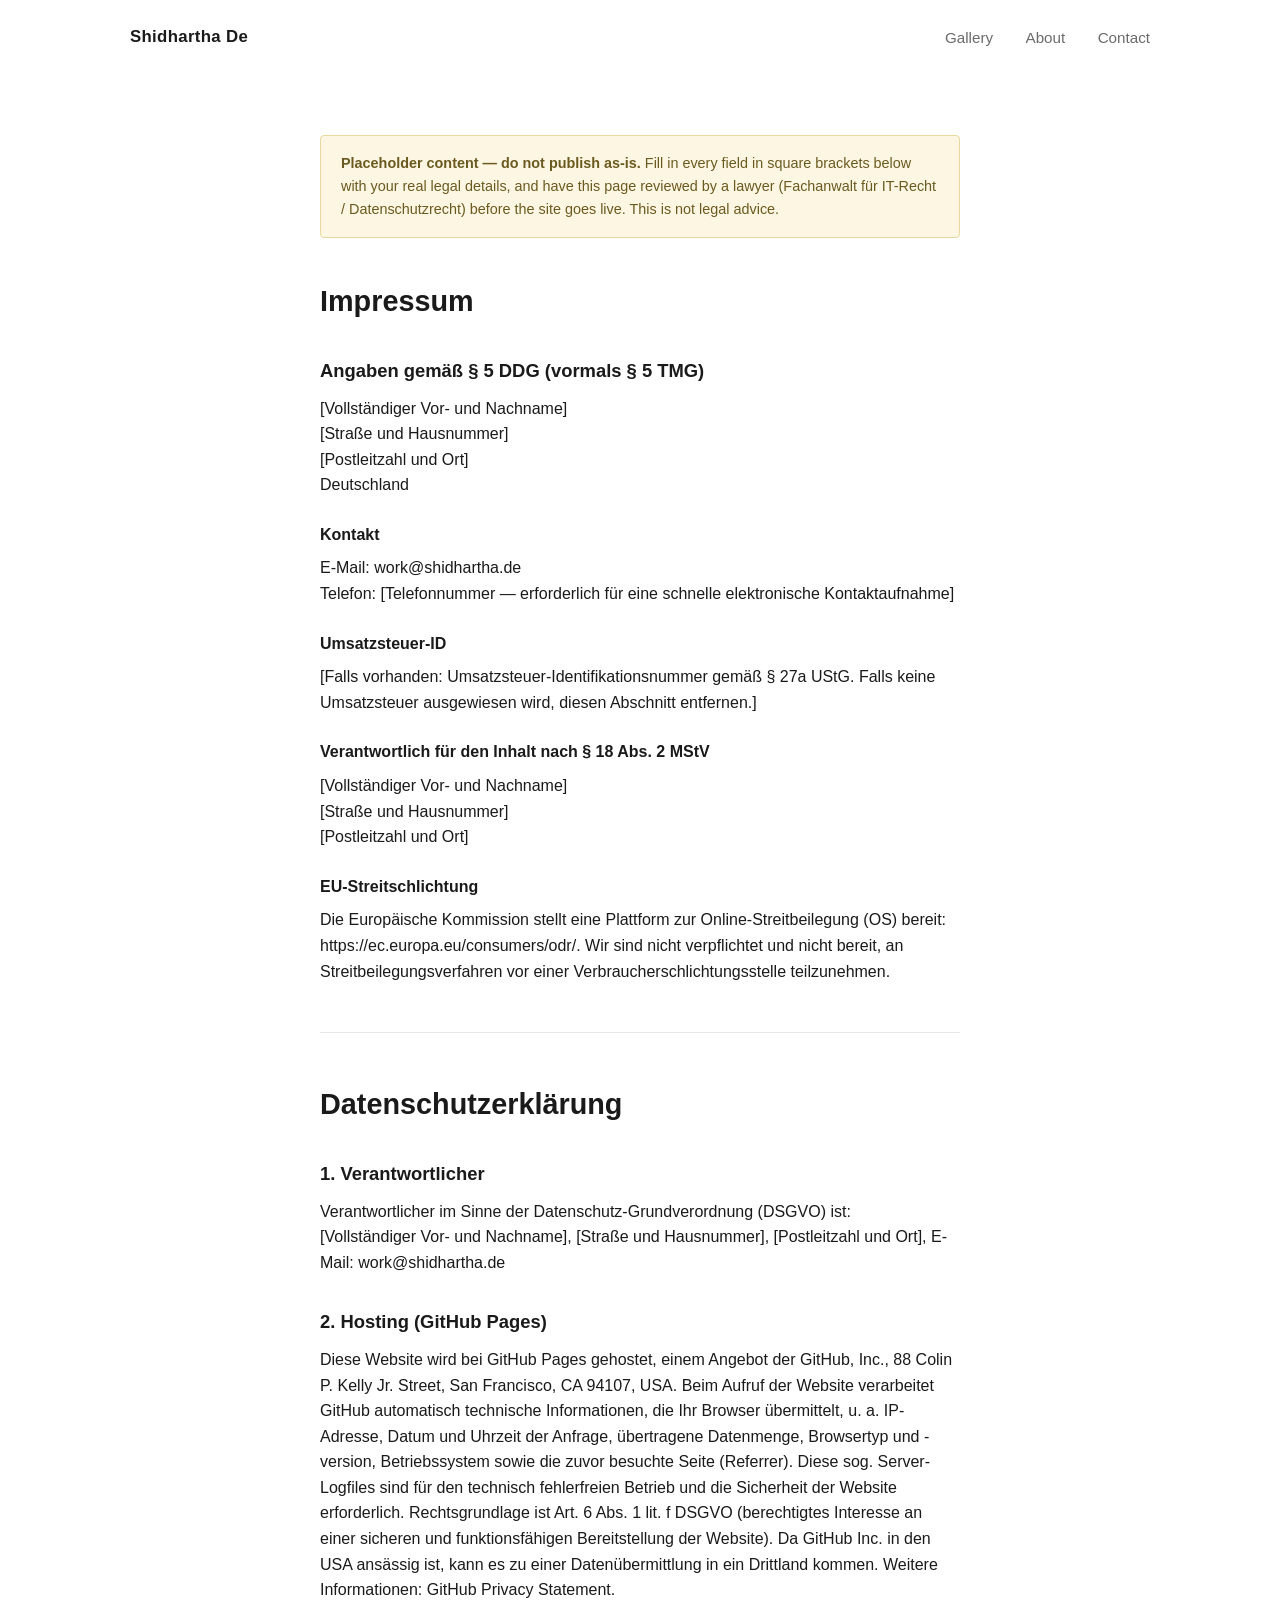
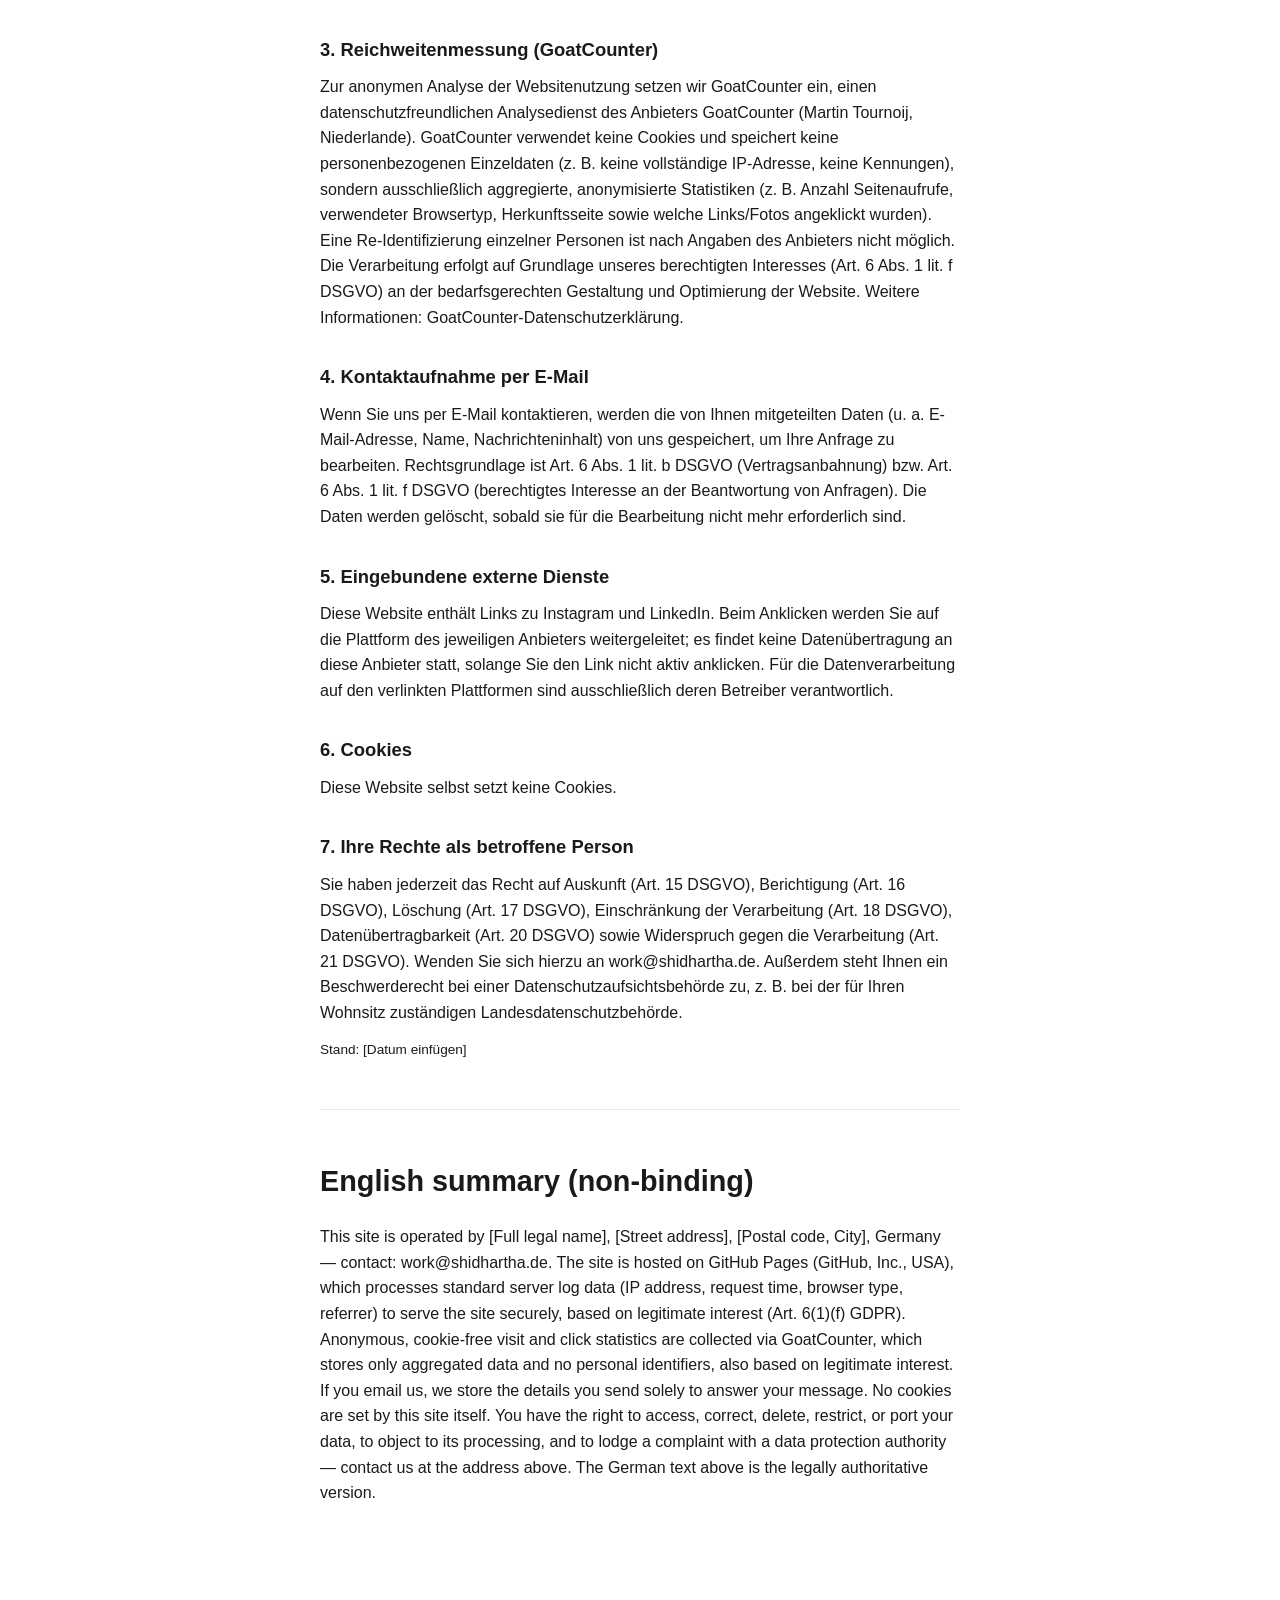
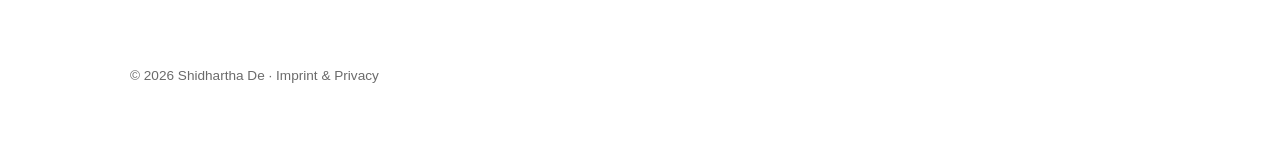
==== imprint.html @ 5882ee1f "added imprint" ====
<!DOCTYPE html>
<html lang="de">
<head>
<meta charset="UTF-8">
<meta name="viewport" content="width=device-width, initial-scale=1.0">
<title>Impressum & Datenschutz — Shidhartha De</title>
<meta name="description" content="Impressum und Datenschutzerklärung.">
<meta name="robots" content="noindex">
<link rel="icon" type="image/x-icon" href="favicon.ico">
<link rel="icon" type="image/png" sizes="32x32" href="favicon-32.png">
<link rel="apple-touch-icon" sizes="180x180" href="apple-touch-icon.png">
<link rel="stylesheet" href="styles.css">
</head>
<body>

  <header class="site-header">
    <a href="index.html#top" class="logo">Shidhartha De</a>
    <nav class="nav">
      <a href="index.html#gallery">Gallery</a>
      <a href="index.html#about">About</a>
      <a href="index.html#contact">Contact</a>
    </nav>
  </header>

  <main id="top">

    <section class="legal-section">

      <div class="legal-todo">
        <strong>Placeholder content — do not publish as-is.</strong>
        Fill in every field in square brackets below with your real legal details, and have this
        page reviewed by a lawyer (Fachanwalt für IT-Recht / Datenschutzrecht) before the site goes live.
        This is not legal advice.
      </div>

      <h1>Impressum</h1>

      <h2>Angaben gemäß § 5 DDG (vormals § 5 TMG)</h2>
      <address>
        [Vollständiger Vor- und Nachname]<br>
        [Straße und Hausnummer]<br>
        [Postleitzahl und Ort]<br>
        Deutschland
      </address>

      <h3>Kontakt</h3>
      <p>
        E-Mail: <a href="mailto:work@shidhartha.de">work@shidhartha.de</a><br>
        Telefon: [Telefonnummer — erforderlich für eine schnelle elektronische Kontaktaufnahme]
      </p>

      <h3>Umsatzsteuer-ID</h3>
      <p>
        [Falls vorhanden: Umsatzsteuer-Identifikationsnummer gemäß § 27a UStG. Falls keine
        Umsatzsteuer ausgewiesen wird, diesen Abschnitt entfernen.]
      </p>

      <h3>Verantwortlich für den Inhalt nach § 18 Abs. 2 MStV</h3>
      <address>
        [Vollständiger Vor- und Nachname]<br>
        [Straße und Hausnummer]<br>
        [Postleitzahl und Ort]
      </address>

      <h3>EU-Streitschlichtung</h3>
      <p>
        Die Europäische Kommission stellt eine Plattform zur Online-Streitbeilegung (OS) bereit:
        <a href="https://ec.europa.eu/consumers/odr/" target="_blank" rel="noopener">https://ec.europa.eu/consumers/odr/</a>.
        Wir sind nicht verpflichtet und nicht bereit, an Streitbeilegungsverfahren vor einer
        Verbraucherschlichtungsstelle teilzunehmen.
      </p>

      <hr>

      <h1>Datenschutzerklärung</h1>

      <h2>1. Verantwortlicher</h2>
      <p>
        Verantwortlicher im Sinne der Datenschutz-Grundverordnung (DSGVO) ist:<br>
        [Vollständiger Vor- und Nachname], [Straße und Hausnummer], [Postleitzahl und Ort],
        E-Mail: <a href="mailto:work@shidhartha.de">work@shidhartha.de</a>
      </p>

      <h2>2. Hosting (GitHub Pages)</h2>
      <p>
        Diese Website wird bei GitHub Pages gehostet, einem Angebot der GitHub, Inc.,
        88 Colin P. Kelly Jr. Street, San Francisco, CA 94107, USA. Beim Aufruf der Website
        verarbeitet GitHub automatisch technische Informationen, die Ihr Browser übermittelt,
        u. a. IP-Adresse, Datum und Uhrzeit der Anfrage, übertragene Datenmenge, Browsertyp und
        -version, Betriebssystem sowie die zuvor besuchte Seite (Referrer). Diese sog. Server-Logfiles
        sind für den technisch fehlerfreien Betrieb und die Sicherheit der Website erforderlich.
        Rechtsgrundlage ist Art. 6 Abs. 1 lit. f DSGVO (berechtigtes Interesse an einer sicheren
        und funktionsfähigen Bereitstellung der Website). Da GitHub Inc. in den USA ansässig ist,
        kann es zu einer Datenübermittlung in ein Drittland kommen. Weitere Informationen:
        <a href="https://docs.github.com/site-policy/privacy-policies/github-general-privacy-statement" target="_blank" rel="noopener">GitHub Privacy Statement</a>.
      </p>

      <h2>3. Reichweitenmessung (GoatCounter)</h2>
      <p>
        Zur anonymen Analyse der Websitenutzung setzen wir GoatCounter ein, einen datenschutzfreundlichen
        Analysedienst des Anbieters GoatCounter (Martin Tournoij, Niederlande). GoatCounter verwendet
        keine Cookies und speichert keine personenbezogenen Einzeldaten (z. B. keine vollständige
        IP-Adresse, keine Kennungen), sondern ausschließlich aggregierte, anonymisierte Statistiken
        (z. B. Anzahl Seitenaufrufe, verwendeter Browsertyp, Herkunftsseite sowie welche Links/Fotos
        angeklickt wurden). Eine Re-Identifizierung einzelner Personen ist nach Angaben des Anbieters
        nicht möglich. Die Verarbeitung erfolgt auf Grundlage unseres berechtigten Interesses
        (Art. 6 Abs. 1 lit. f DSGVO) an der bedarfsgerechten Gestaltung und Optimierung der Website.
        Weitere Informationen: <a href="https://www.goatcounter.com/help/privacy" target="_blank" rel="noopener">GoatCounter-Datenschutzerklärung</a>.
      </p>

      <h2>4. Kontaktaufnahme per E-Mail</h2>
      <p>
        Wenn Sie uns per E-Mail kontaktieren, werden die von Ihnen mitgeteilten Daten (u. a.
        E-Mail-Adresse, Name, Nachrichteninhalt) von uns gespeichert, um Ihre Anfrage zu bearbeiten.
        Rechtsgrundlage ist Art. 6 Abs. 1 lit. b DSGVO (Vertragsanbahnung) bzw. Art. 6 Abs. 1 lit. f
        DSGVO (berechtigtes Interesse an der Beantwortung von Anfragen). Die Daten werden gelöscht,
        sobald sie für die Bearbeitung nicht mehr erforderlich sind.
      </p>

      <h2>5. Eingebundene externe Dienste</h2>
      <p>
        Diese Website enthält Links zu Instagram und LinkedIn. Beim Anklicken werden Sie auf die
        Plattform des jeweiligen Anbieters weitergeleitet; es findet keine Datenübertragung an diese
        Anbieter statt, solange Sie den Link nicht aktiv anklicken. Für die Datenverarbeitung auf den
        verlinkten Plattformen sind ausschließlich deren Betreiber verantwortlich.
      </p>

      <h2>6. Cookies</h2>
      <p>
        Diese Website selbst setzt keine Cookies.
      </p>

      <h2>7. Ihre Rechte als betroffene Person</h2>
      <p>
        Sie haben jederzeit das Recht auf Auskunft (Art. 15 DSGVO), Berichtigung (Art. 16 DSGVO),
        Löschung (Art. 17 DSGVO), Einschränkung der Verarbeitung (Art. 18 DSGVO), Datenübertragbarkeit
        (Art. 20 DSGVO) sowie Widerspruch gegen die Verarbeitung (Art. 21 DSGVO). Wenden Sie sich hierzu
        an <a href="mailto:work@shidhartha.de">work@shidhartha.de</a>. Außerdem steht Ihnen ein
        Beschwerderecht bei einer Datenschutzaufsichtsbehörde zu, z. B. bei der für Ihren Wohnsitz
        zuständigen Landesdatenschutzbehörde.
      </p>

      <p class="legal-updated">Stand: [Datum einfügen]</p>

      <hr>

      <h1>English summary (non-binding)</h1>
      <p>
        This site is operated by [Full legal name], [Street address], [Postal code, City], Germany —
        contact: <a href="mailto:work@shidhartha.de">work@shidhartha.de</a>. The site is hosted on
        GitHub Pages (GitHub, Inc., USA), which processes standard server log data (IP address,
        request time, browser type, referrer) to serve the site securely, based on legitimate
        interest (Art. 6(1)(f) GDPR). Anonymous, cookie-free visit and click statistics are collected
        via GoatCounter, which stores only aggregated data and no personal identifiers, also based on
        legitimate interest. If you email us, we store the details you send solely to answer your
        message. No cookies are set by this site itself. You have the right to access, correct,
        delete, restrict, or port your data, to object to its processing, and to lodge a complaint
        with a data protection authority — contact us at the address above. The German text above is
        the legally authoritative version.
      </p>

    </section>

  </main>

  <footer class="site-footer">
    <p>&copy; <span id="year"></span> Shidhartha De · <a href="imprint.html">Imprint &amp; Privacy</a></p>
  </footer>

  <script src="script.js"></script>

  <!-- Analytics: replace YOURCODE with your GoatCounter site code (see README) -->
  <script data-goatcounter="https://YOURCODE.goatcounter.com/count" async src="//gc.zgo.at/count.js"></script>
</body>
</html>
---- styles.css ----
:root {
  --bg: #ffffff;
  --text: #1a1a1a;
  --muted: #6b6b6b;
  --border: #e7e7e7;
  --placeholder: #f0f0f0;
  --placeholder-border: #d8d8d8;
  --max-width: 1100px;
}

* { box-sizing: border-box; }

body {
  margin: 0;
  font-family: -apple-system, BlinkMacSystemFont, "Segoe UI", Helvetica, Arial, sans-serif;
  color: var(--text);
  background: var(--bg);
  line-height: 1.6;
}

a { color: inherit; text-decoration: none; }

.site-header {
  display: flex;
  justify-content: space-between;
  align-items: center;
  padding: 24px 40px;
  max-width: var(--max-width);
  margin: 0 auto;
}

.logo {
  font-weight: 600;
  font-size: 1.05rem;
  letter-spacing: 0.02em;
}

.nav a {
  margin-left: 28px;
  font-size: 0.95rem;
  color: var(--muted);
}

.nav a:hover { color: var(--text); }

.hero {
  max-width: var(--max-width);
  margin: 0 auto;
  padding: 80px 40px 60px;
}

.hero h1 {
  font-size: 3rem;
  font-weight: 500;
  margin: 0 0 12px;
  letter-spacing: -0.01em;
}

.hero-sub {
  color: var(--muted);
  font-size: 1.1rem;
  margin: 0;
}

.section-title {
  font-size: 1.4rem;
  font-weight: 500;
  margin: 0 0 32px;
}

.gallery-section, .about-section, .contact-section {
  max-width: var(--max-width);
  margin: 0 auto;
  padding: 60px 40px;
  border-top: 1px solid var(--border);
}

.gallery-grid {
  column-width: 240px;
  column-gap: 20px;
}

.gallery-item {
  margin: 0 0 20px;
  break-inside: avoid;
}

.gallery-item img {
  display: block;
  width: 100%;
  height: auto;
  border-radius: 4px;
  transition: opacity 0.2s ease;
  cursor: zoom-in;
}

.gallery-item img:hover {
  opacity: 0.9;
}

.lightbox {
  position: fixed;
  inset: 0;
  background: rgba(0, 0, 0, 0.94);
  display: flex;
  align-items: center;
  justify-content: center;
  padding: 40px;
  z-index: 1000;
  cursor: zoom-out;
}

.lightbox[hidden] {
  display: none;
}

.lightbox-img {
  max-width: 100%;
  max-height: 100%;
  object-fit: contain;
  border-radius: 2px;
  cursor: default;
}

.lightbox-close {
  position: absolute;
  top: 16px;
  right: 24px;
  background: none;
  border: none;
  color: #fff;
  font-size: 2.5rem;
  line-height: 1;
  cursor: pointer;
  padding: 4px 8px;
}

.placeholder-img {
  background: var(--placeholder);
  border: 1px dashed var(--placeholder-border);
  aspect-ratio: 4 / 3;
  border-radius: 4px;
  transition: background 0.2s ease;
}

.gallery-item:hover .placeholder-img {
  background: #e5e5e5;
}

figcaption {
  margin-top: 10px;
  font-size: 0.85rem;
  color: var(--muted);
}

.gallery-hint {
  margin-top: 32px;
  font-size: 0.85rem;
  color: var(--muted);
}

.gallery-hint code {
  background: var(--placeholder);
  padding: 2px 6px;
  border-radius: 3px;
}

.about-content {
  display: grid;
  grid-template-columns: 240px 1fr;
  gap: 48px;
  align-items: start;
}

.about-photo {
  aspect-ratio: 1 / 1;
  border-radius: 4px;
}

.about-text p {
  margin: 0 0 16px;
  color: var(--text);
}

.about-text code {
  background: var(--placeholder);
  padding: 2px 6px;
  border-radius: 3px;
}

.contact-section p {
  color: var(--muted);
  margin-bottom: 20px;
}

.legal-section {
  max-width: 720px;
  margin: 0 auto;
  padding: 60px 40px 100px;
}

.legal-section h1 {
  font-size: 1.8rem;
  font-weight: 600;
  margin: 40px 0 20px;
}

.legal-section h1:first-of-type {
  margin-top: 0;
}

.legal-section h2 {
  font-size: 1.15rem;
  font-weight: 600;
  margin: 32px 0 10px;
}

.legal-section h3 {
  font-size: 1rem;
  font-weight: 600;
  margin: 24px 0 8px;
}

.legal-section p,
.legal-section address {
  color: var(--text);
  font-style: normal;
  margin: 0 0 14px;
}

.legal-section hr {
  border: none;
  border-top: 1px solid var(--border);
  margin: 48px 0;
}

.legal-updated {
  color: var(--muted);
  font-size: 0.85rem;
}

.legal-todo {
  background: #fdf6e3;
  border: 1px solid #e8d9a0;
  border-radius: 4px;
  padding: 16px 20px;
  font-size: 0.9rem;
  color: #6b5a1f;
  margin-bottom: 40px;
}

.contact-email {
  display: inline-block;
  font-size: 1.3rem;
  font-weight: 500;
  border-bottom: 1px solid var(--text);
  padding-bottom: 2px;
  margin-bottom: 24px;
}

.social-links a {
  margin-right: 20px;
  color: var(--muted);
  font-size: 0.95rem;
}

.social-links a:hover { color: var(--text); }

.site-footer {
  max-width: var(--max-width);
  margin: 0 auto;
  padding: 32px 40px 60px;
  color: var(--muted);
  font-size: 0.85rem;
}

@media (max-width: 720px) {
  .site-header { flex-direction: column; align-items: flex-start; gap: 12px; padding: 24px; }
  .nav a { margin-left: 0; margin-right: 20px; }
  .hero { padding: 48px 24px 40px; }
  .hero h1 { font-size: 2.2rem; }
  .gallery-section, .about-section, .contact-section { padding: 40px 24px; }
  .gallery-grid { column-width: 140px; column-gap: 12px; }
  .gallery-item { margin-bottom: 12px; }
  .about-content { grid-template-columns: 1fr; }
  .about-photo { max-width: 200px; }
}
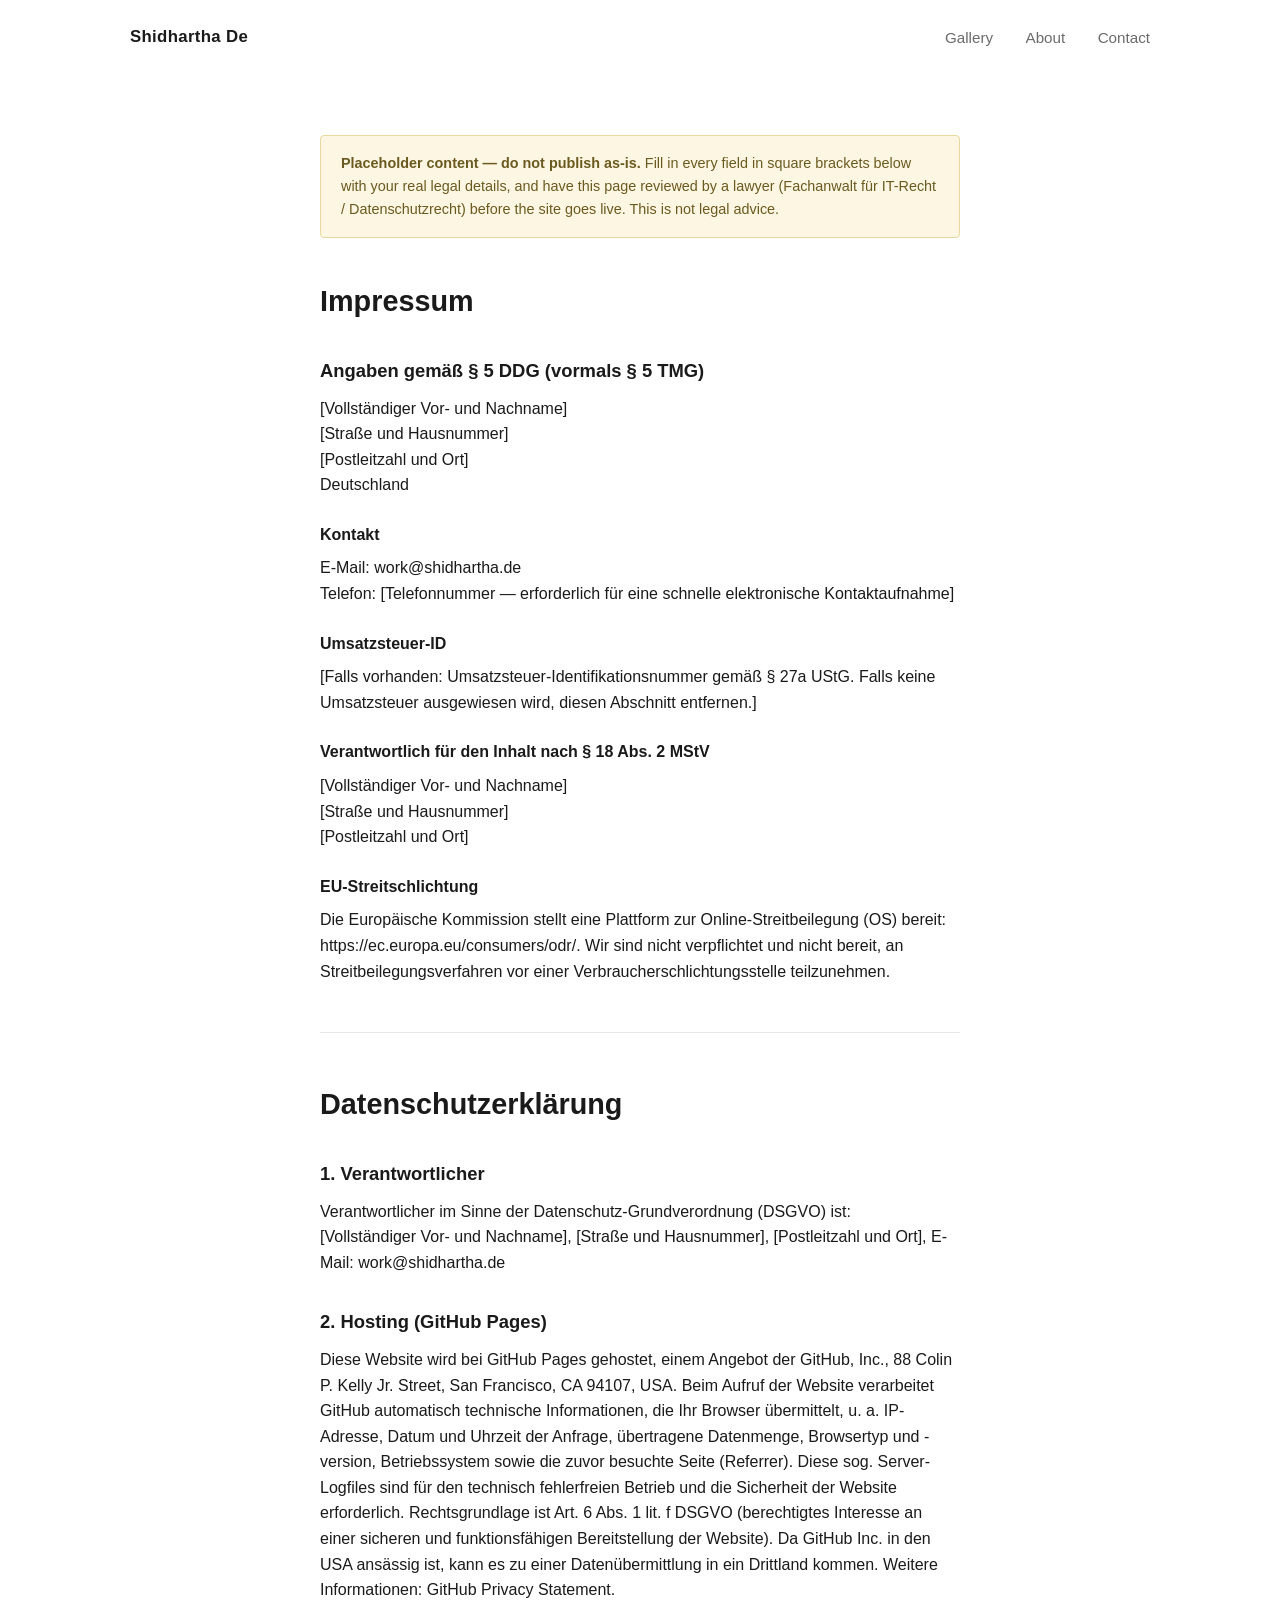
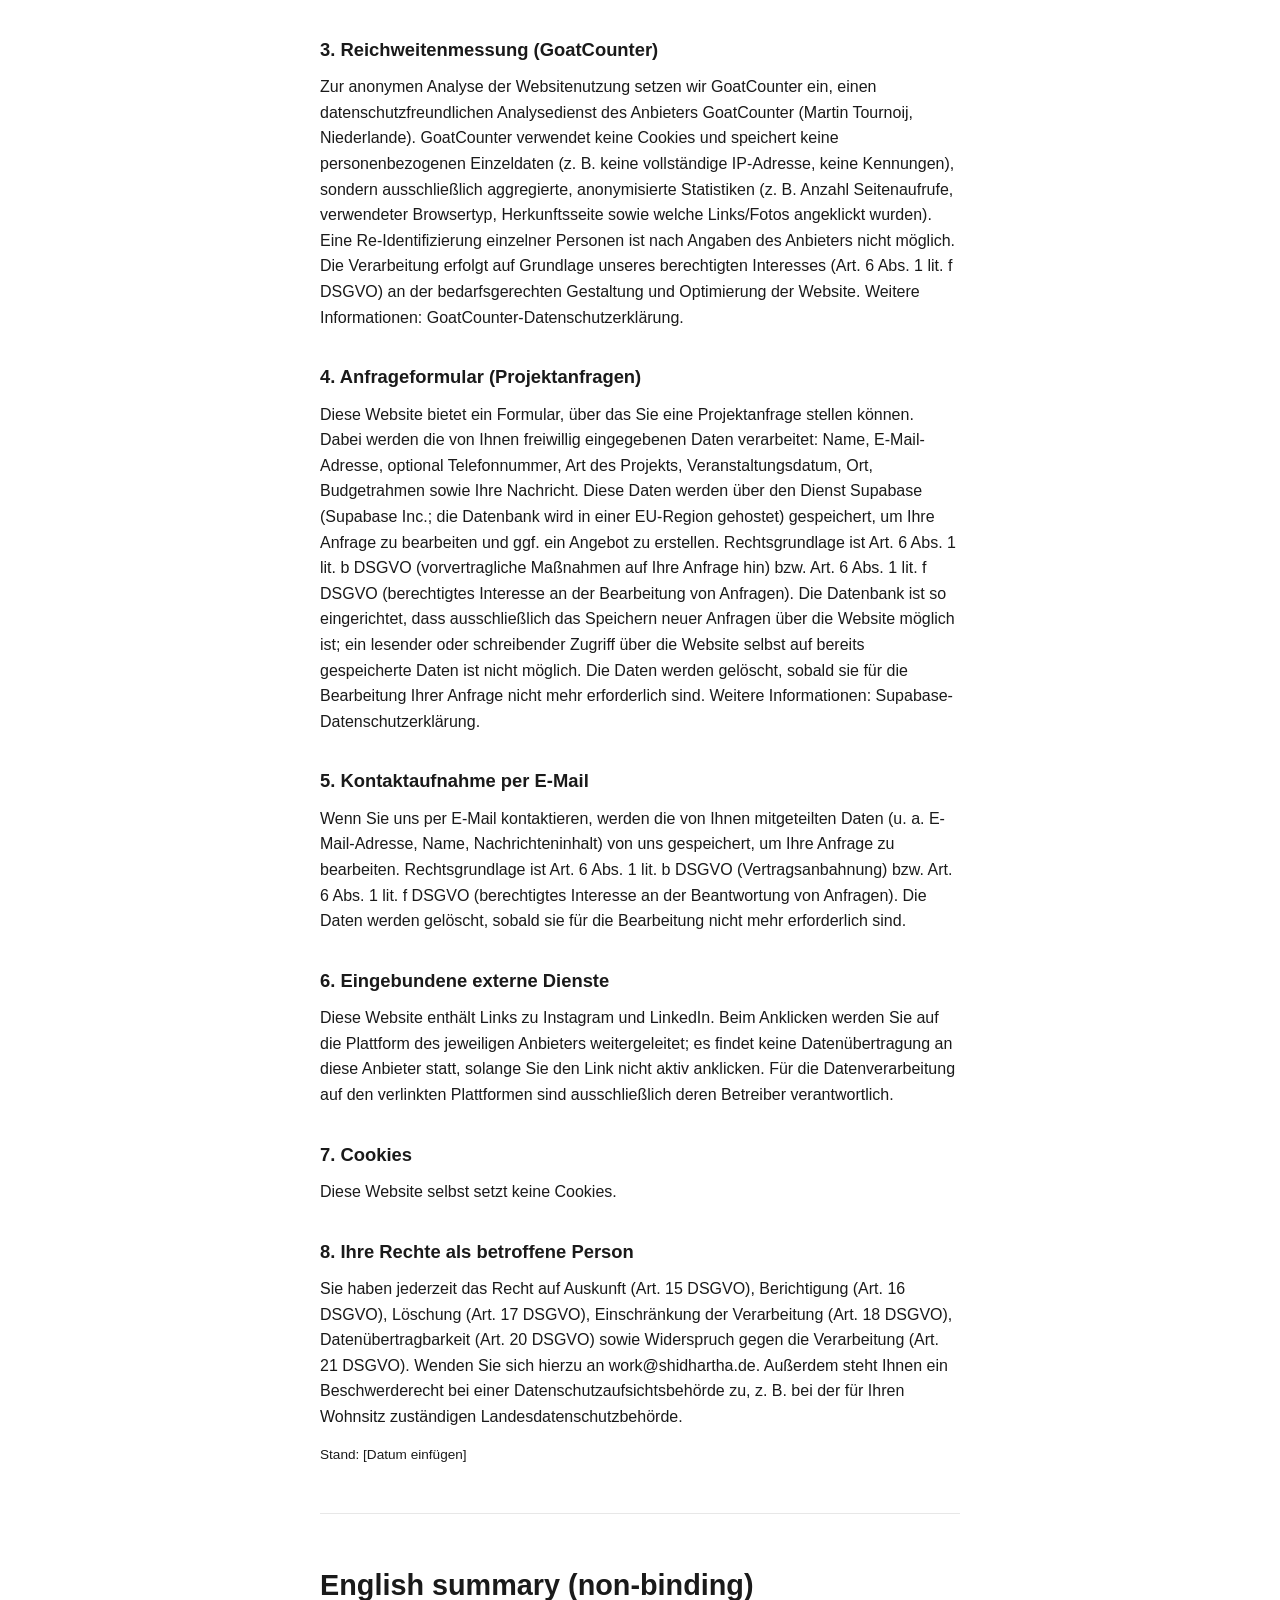
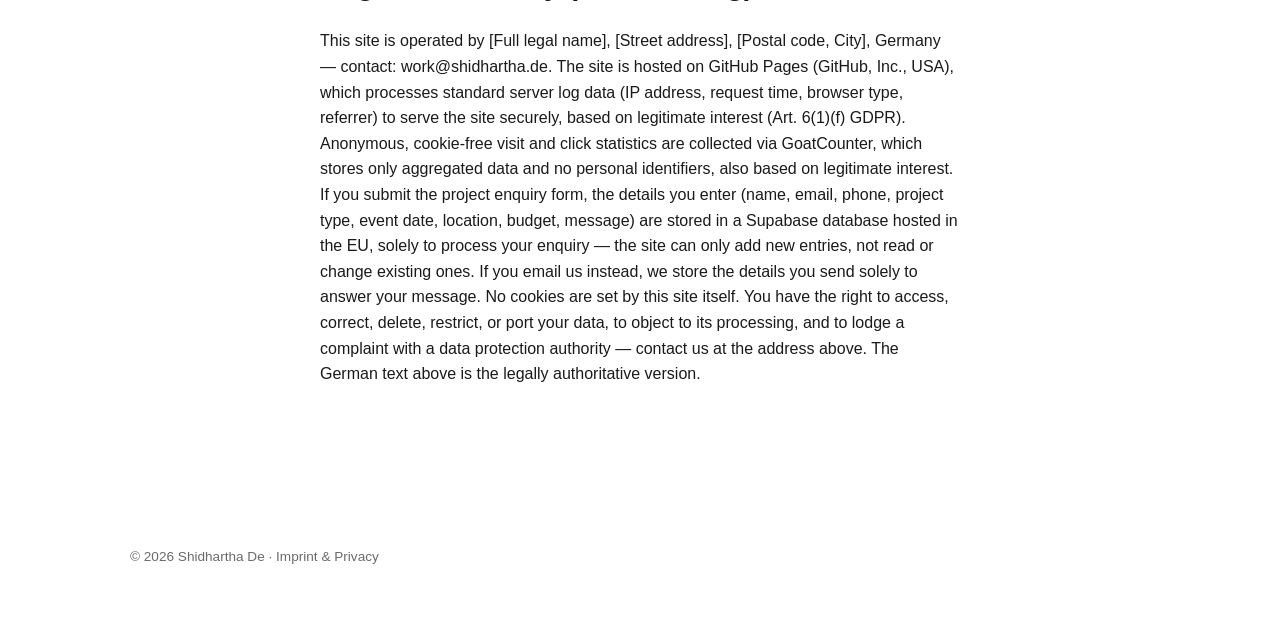
==== commit a9df9cc4: "updated layout" ====
--- a/imprint.html
+++ b/imprint.html
@@ -108,7 +108,23 @@
         Weitere Informationen: <a href="https://www.goatcounter.com/help/privacy" target="_blank" rel="noopener">GoatCounter-Datenschutzerklärung</a>.
       </p>
 
-      <h2>4. Kontaktaufnahme per E-Mail</h2>
+      <h2>4. Anfrageformular (Projektanfragen)</h2>
+      <p>
+        Diese Website bietet ein Formular, über das Sie eine Projektanfrage stellen können. Dabei
+        werden die von Ihnen freiwillig eingegebenen Daten verarbeitet: Name, E-Mail-Adresse,
+        optional Telefonnummer, Art des Projekts, Veranstaltungsdatum, Ort, Budgetrahmen sowie Ihre
+        Nachricht. Diese Daten werden über den Dienst Supabase (Supabase Inc.; die Datenbank wird in
+        einer EU-Region gehostet) gespeichert, um Ihre Anfrage zu bearbeiten und ggf. ein Angebot zu
+        erstellen. Rechtsgrundlage ist Art. 6 Abs. 1 lit. b DSGVO (vorvertragliche Maßnahmen auf Ihre
+        Anfrage hin) bzw. Art. 6 Abs. 1 lit. f DSGVO (berechtigtes Interesse an der Bearbeitung von
+        Anfragen). Die Datenbank ist so eingerichtet, dass ausschließlich das Speichern neuer Anfragen
+        über die Website möglich ist; ein lesender oder schreibender Zugriff über die Website selbst
+        auf bereits gespeicherte Daten ist nicht möglich. Die Daten werden gelöscht, sobald sie für
+        die Bearbeitung Ihrer Anfrage nicht mehr erforderlich sind. Weitere Informationen:
+        <a href="https://supabase.com/privacy" target="_blank" rel="noopener">Supabase-Datenschutzerklärung</a>.
+      </p>
+
+      <h2>5. Kontaktaufnahme per E-Mail</h2>
       <p>
         Wenn Sie uns per E-Mail kontaktieren, werden die von Ihnen mitgeteilten Daten (u. a.
         E-Mail-Adresse, Name, Nachrichteninhalt) von uns gespeichert, um Ihre Anfrage zu bearbeiten.
@@ -117,7 +133,7 @@
         sobald sie für die Bearbeitung nicht mehr erforderlich sind.
       </p>
 
-      <h2>5. Eingebundene externe Dienste</h2>
+      <h2>6. Eingebundene externe Dienste</h2>
       <p>
         Diese Website enthält Links zu Instagram und LinkedIn. Beim Anklicken werden Sie auf die
         Plattform des jeweiligen Anbieters weitergeleitet; es findet keine Datenübertragung an diese
@@ -125,12 +141,12 @@
         verlinkten Plattformen sind ausschließlich deren Betreiber verantwortlich.
       </p>
 
-      <h2>6. Cookies</h2>
+      <h2>7. Cookies</h2>
       <p>
         Diese Website selbst setzt keine Cookies.
       </p>
 
-      <h2>7. Ihre Rechte als betroffene Person</h2>
+      <h2>8. Ihre Rechte als betroffene Person</h2>
       <p>
         Sie haben jederzeit das Recht auf Auskunft (Art. 15 DSGVO), Berichtigung (Art. 16 DSGVO),
         Löschung (Art. 17 DSGVO), Einschränkung der Verarbeitung (Art. 18 DSGVO), Datenübertragbarkeit
@@ -152,8 +168,11 @@
         request time, browser type, referrer) to serve the site securely, based on legitimate
         interest (Art. 6(1)(f) GDPR). Anonymous, cookie-free visit and click statistics are collected
         via GoatCounter, which stores only aggregated data and no personal identifiers, also based on
-        legitimate interest. If you email us, we store the details you send solely to answer your
-        message. No cookies are set by this site itself. You have the right to access, correct,
+        legitimate interest. If you submit the project enquiry form, the details you enter (name,
+        email, phone, project type, event date, location, budget, message) are stored in a Supabase
+        database hosted in the EU, solely to process your enquiry — the site can only add new
+        entries, not read or change existing ones. If you email us instead, we store the details you
+        send solely to answer your message. No cookies are set by this site itself. You have the right to access, correct,
         delete, restrict, or port your data, to object to its processing, and to lodge a complaint
         with a data protection authority — contact us at the address above. The German text above is
         the legally authoritative version.
--- a/styles.css
+++ b/styles.css
@@ -59,6 +59,13 @@
 .hero-sub {
   color: var(--muted);
   font-size: 1.1rem;
+  margin: 0 0 10px;
+}
+
+.hero-services {
+  color: var(--muted);
+  font-size: 0.85rem;
+  letter-spacing: 0.02em;
   margin: 0;
 }
 
@@ -73,6 +80,49 @@
   margin: 0 auto;
   padding: 60px 40px;
   border-top: 1px solid var(--border);
+}
+
+.filter-tabs {
+  display: flex;
+  flex-wrap: wrap;
+  gap: 8px;
+  margin-bottom: 32px;
+}
+
+.filter-tab {
+  font-family: inherit;
+  font-size: 0.85rem;
+  color: var(--muted);
+  background: none;
+  border: 1px solid var(--placeholder-border);
+  border-radius: 999px;
+  padding: 7px 16px;
+  cursor: pointer;
+  transition: all 0.15s ease;
+}
+
+.filter-tab:hover {
+  color: var(--text);
+  border-color: var(--text);
+}
+
+.filter-tab.active {
+  color: #fff;
+  background: var(--text);
+  border-color: var(--text);
+}
+
+.filter-empty {
+  color: var(--muted);
+  font-size: 0.9rem;
+  padding: 20px 0;
+}
+
+.category-blurb {
+  color: var(--muted);
+  font-size: 0.95rem;
+  max-width: 640px;
+  margin: 0 0 28px;
 }
 
 .gallery-grid {
@@ -266,6 +316,104 @@
 
 .social-links a:hover { color: var(--text); }
 
+.enquiry-block {
+  margin-top: 48px;
+  padding-top: 40px;
+  border-top: 1px solid var(--border);
+  max-width: 480px;
+}
+
+.enquiry-title {
+  font-size: 1.1rem;
+  font-weight: 600;
+  margin: 0 0 6px;
+}
+
+.enquiry-sub {
+  color: var(--muted);
+  font-size: 0.9rem;
+  margin: 0 0 24px;
+}
+
+.form-row {
+  margin-bottom: 16px;
+  display: flex;
+  flex-direction: column;
+}
+
+.form-row label {
+  font-size: 0.85rem;
+  color: var(--muted);
+  margin-bottom: 6px;
+}
+
+.form-row input,
+.form-row select,
+.form-row textarea {
+  font-family: inherit;
+  font-size: 0.95rem;
+  color: var(--text);
+  background: #fff;
+  border: 1px solid var(--placeholder-border);
+  border-radius: 4px;
+  padding: 10px 12px;
+}
+
+.form-row input:focus,
+.form-row select:focus,
+.form-row textarea:focus {
+  outline: none;
+  border-color: var(--text);
+}
+
+.form-row textarea {
+  resize: vertical;
+}
+
+.form-honeypot {
+  position: absolute;
+  width: 1px;
+  height: 1px;
+  overflow: hidden;
+  opacity: 0;
+  pointer-events: none;
+}
+
+.enquiry-submit {
+  font-family: inherit;
+  font-size: 0.95rem;
+  font-weight: 600;
+  color: #fff;
+  background: var(--text);
+  border: none;
+  border-radius: 4px;
+  padding: 12px 24px;
+  cursor: pointer;
+  transition: opacity 0.2s ease;
+}
+
+.enquiry-submit:hover {
+  opacity: 0.85;
+}
+
+.enquiry-submit:disabled {
+  opacity: 0.5;
+  cursor: default;
+}
+
+.form-status {
+  margin: 14px 0 0;
+  font-size: 0.9rem;
+}
+
+.form-status.success {
+  color: #1a7a3c;
+}
+
+.form-status.error {
+  color: #b3261e;
+}
+
 .site-footer {
   max-width: var(--max-width);
   margin: 0 auto;
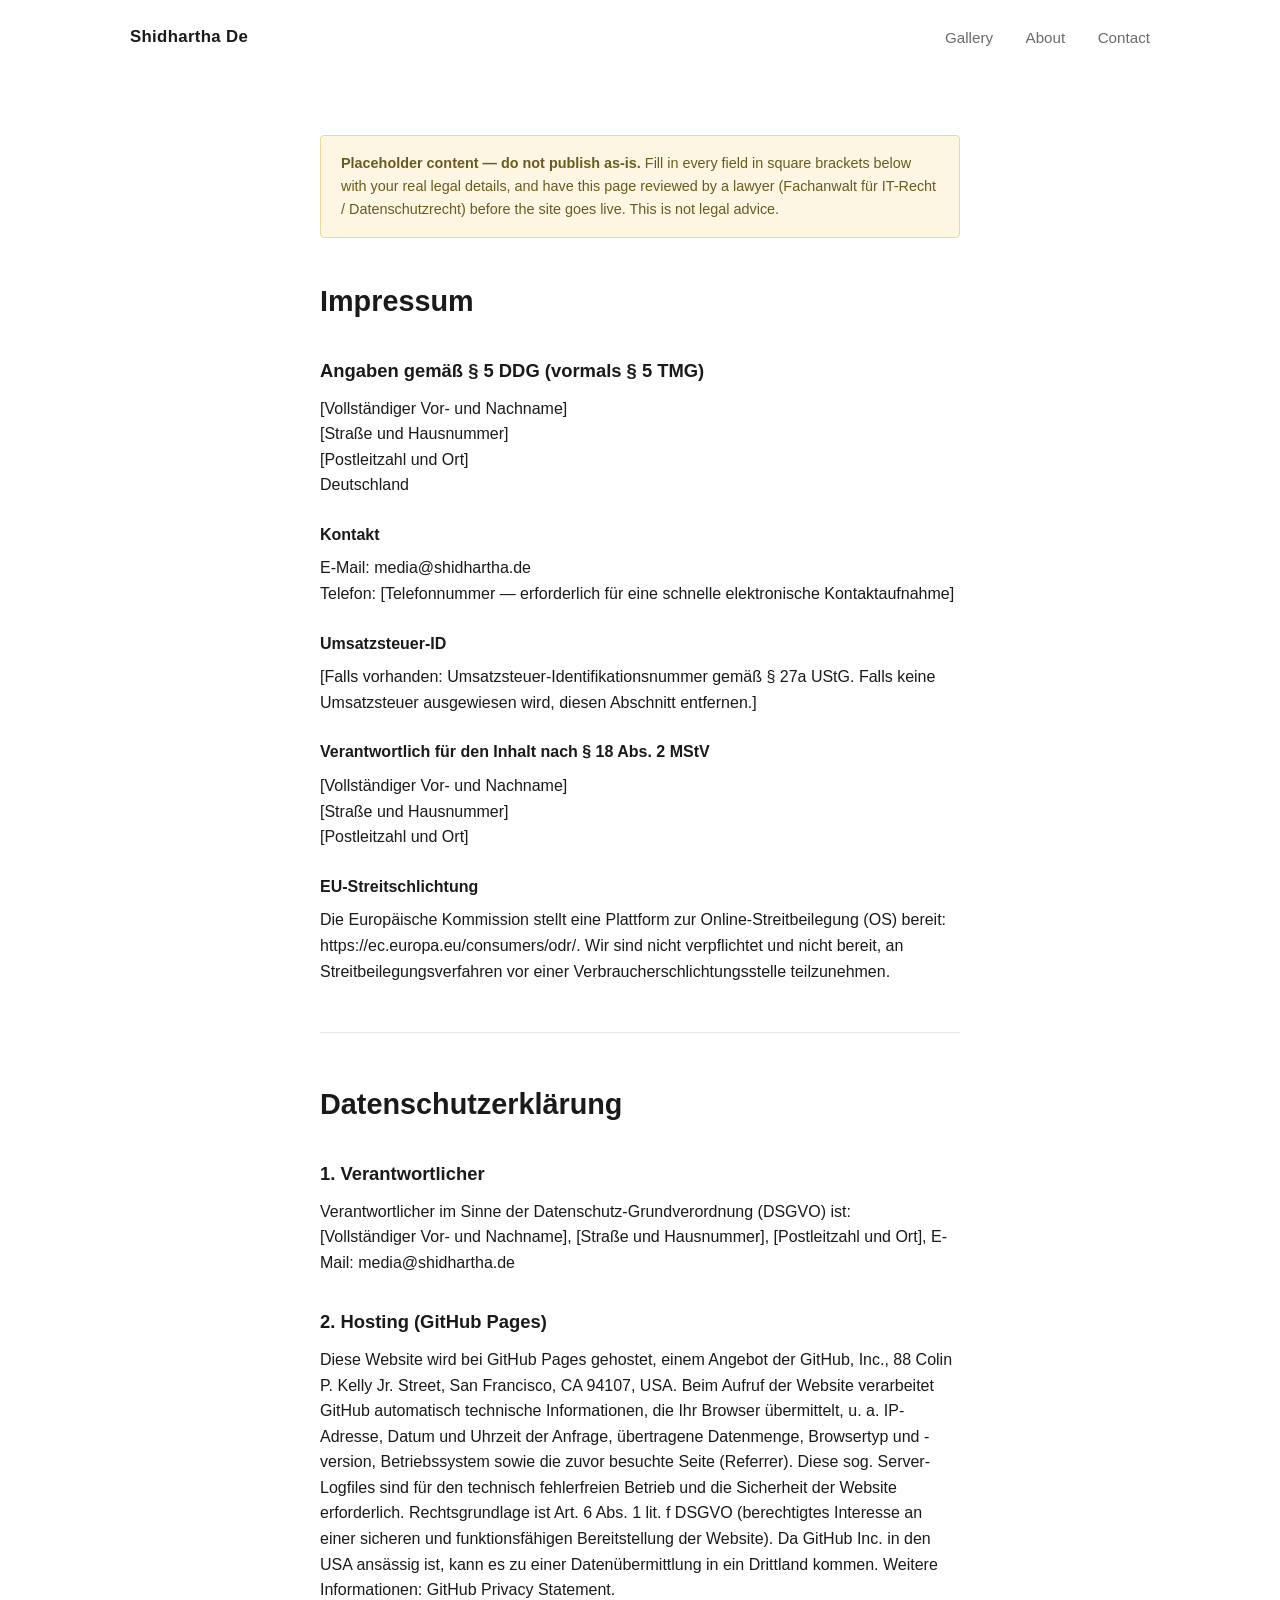
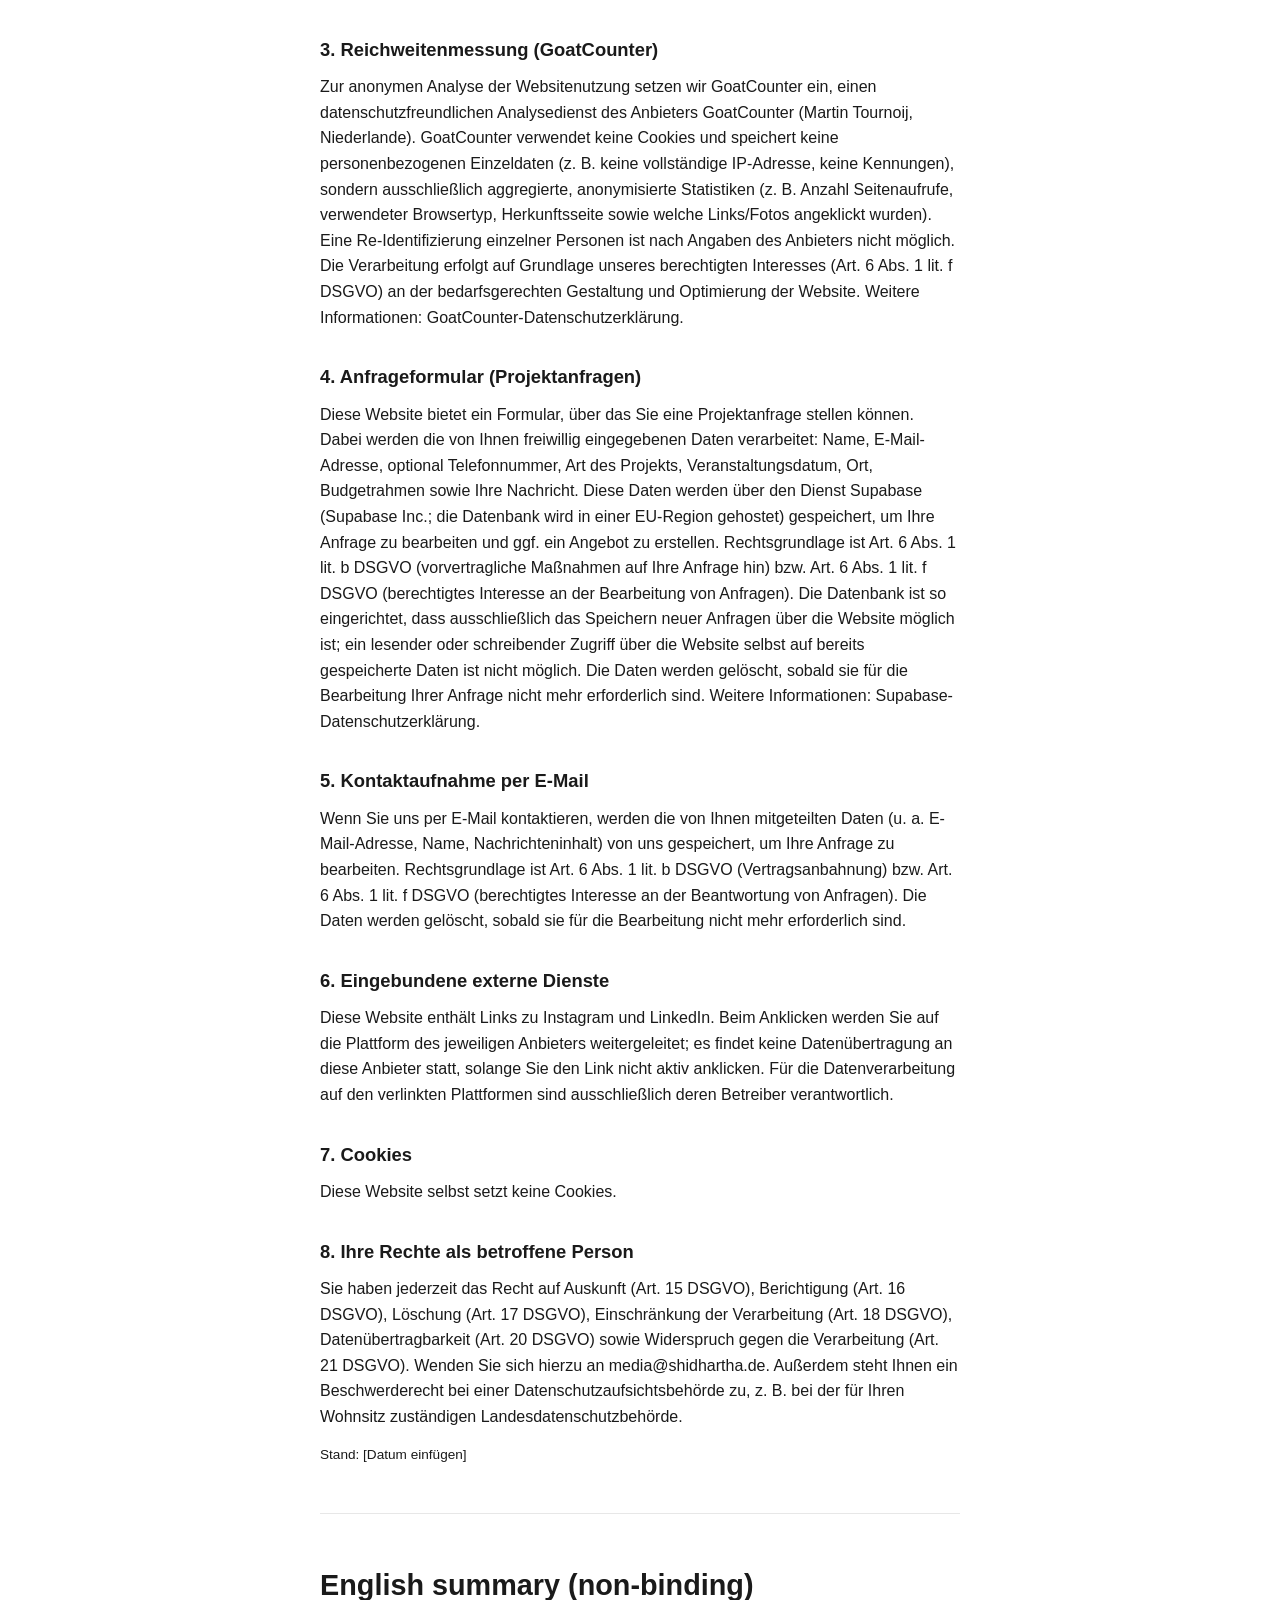
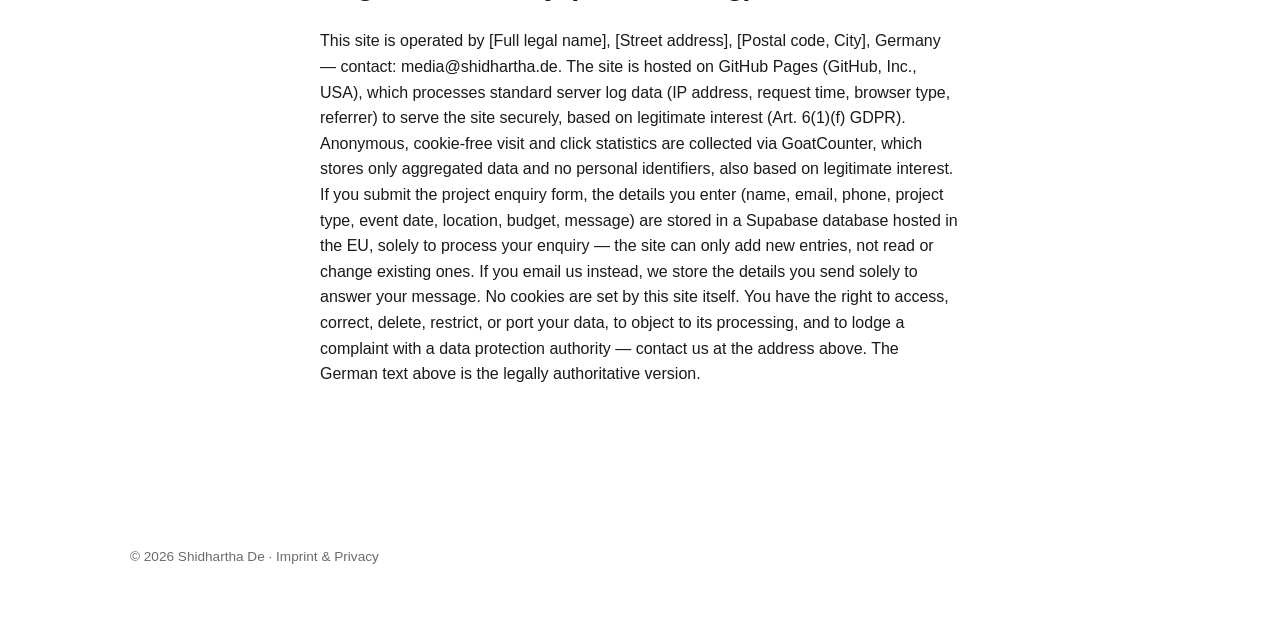
==== commit ea9d4ac2: "updated email" ====
--- a/imprint.html
+++ b/imprint.html
@@ -45,7 +45,7 @@
 
       <h3>Kontakt</h3>
       <p>
-        E-Mail: <a href="mailto:work@shidhartha.de">work@shidhartha.de</a><br>
+        E-Mail: <a href="mailto:media@shidhartha.de">media@shidhartha.de</a><br>
         Telefon: [Telefonnummer — erforderlich für eine schnelle elektronische Kontaktaufnahme]
       </p>
 
@@ -78,7 +78,7 @@
       <p>
         Verantwortlicher im Sinne der Datenschutz-Grundverordnung (DSGVO) ist:<br>
         [Vollständiger Vor- und Nachname], [Straße und Hausnummer], [Postleitzahl und Ort],
-        E-Mail: <a href="mailto:work@shidhartha.de">work@shidhartha.de</a>
+        E-Mail: <a href="mailto:media@shidhartha.de">media@shidhartha.de</a>
       </p>
 
       <h2>2. Hosting (GitHub Pages)</h2>
@@ -151,7 +151,7 @@
         Sie haben jederzeit das Recht auf Auskunft (Art. 15 DSGVO), Berichtigung (Art. 16 DSGVO),
         Löschung (Art. 17 DSGVO), Einschränkung der Verarbeitung (Art. 18 DSGVO), Datenübertragbarkeit
         (Art. 20 DSGVO) sowie Widerspruch gegen die Verarbeitung (Art. 21 DSGVO). Wenden Sie sich hierzu
-        an <a href="mailto:work@shidhartha.de">work@shidhartha.de</a>. Außerdem steht Ihnen ein
+        an <a href="mailto:media@shidhartha.de">media@shidhartha.de</a>. Außerdem steht Ihnen ein
         Beschwerderecht bei einer Datenschutzaufsichtsbehörde zu, z. B. bei der für Ihren Wohnsitz
         zuständigen Landesdatenschutzbehörde.
       </p>
@@ -163,7 +163,7 @@
       <h1>English summary (non-binding)</h1>
       <p>
         This site is operated by [Full legal name], [Street address], [Postal code, City], Germany —
-        contact: <a href="mailto:work@shidhartha.de">work@shidhartha.de</a>. The site is hosted on
+        contact: <a href="mailto:media@shidhartha.de">media@shidhartha.de</a>. The site is hosted on
         GitHub Pages (GitHub, Inc., USA), which processes standard server log data (IP address,
         request time, browser type, referrer) to serve the site securely, based on legitimate
         interest (Art. 6(1)(f) GDPR). Anonymous, cookie-free visit and click statistics are collected
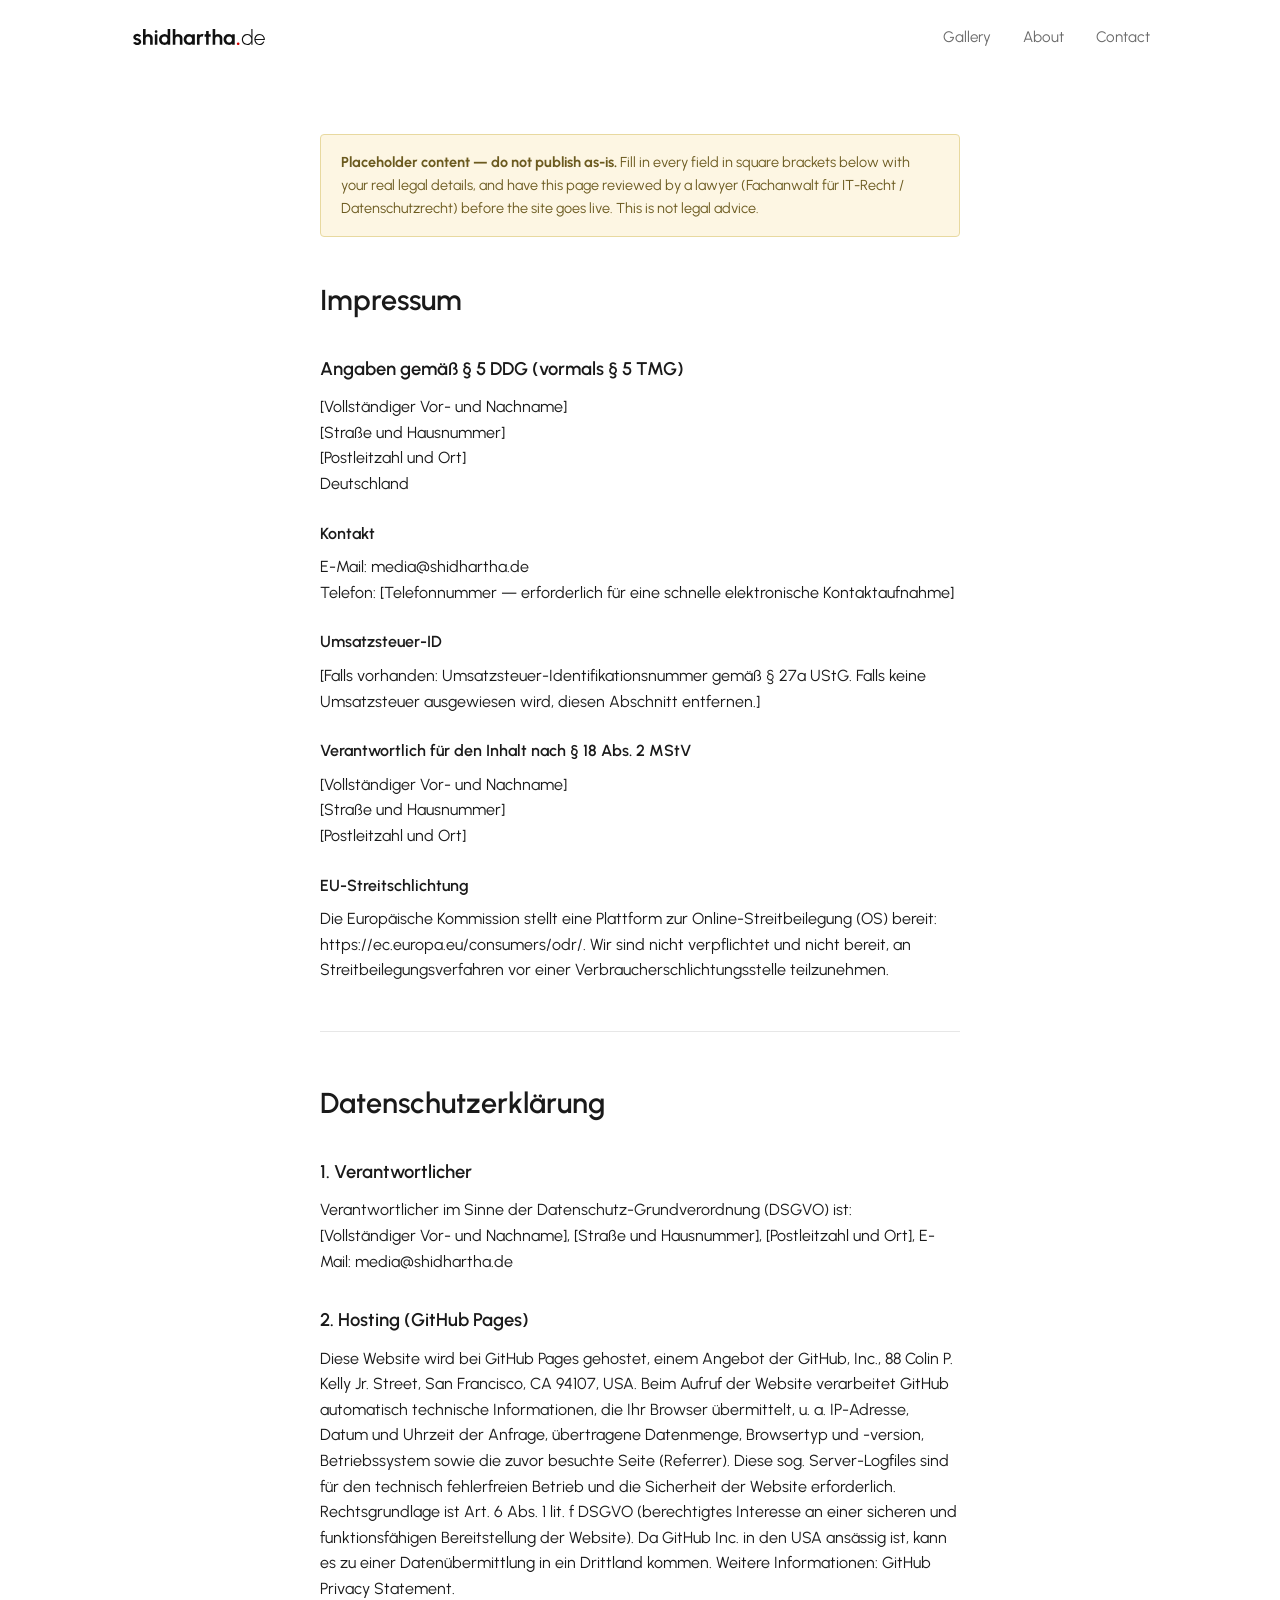
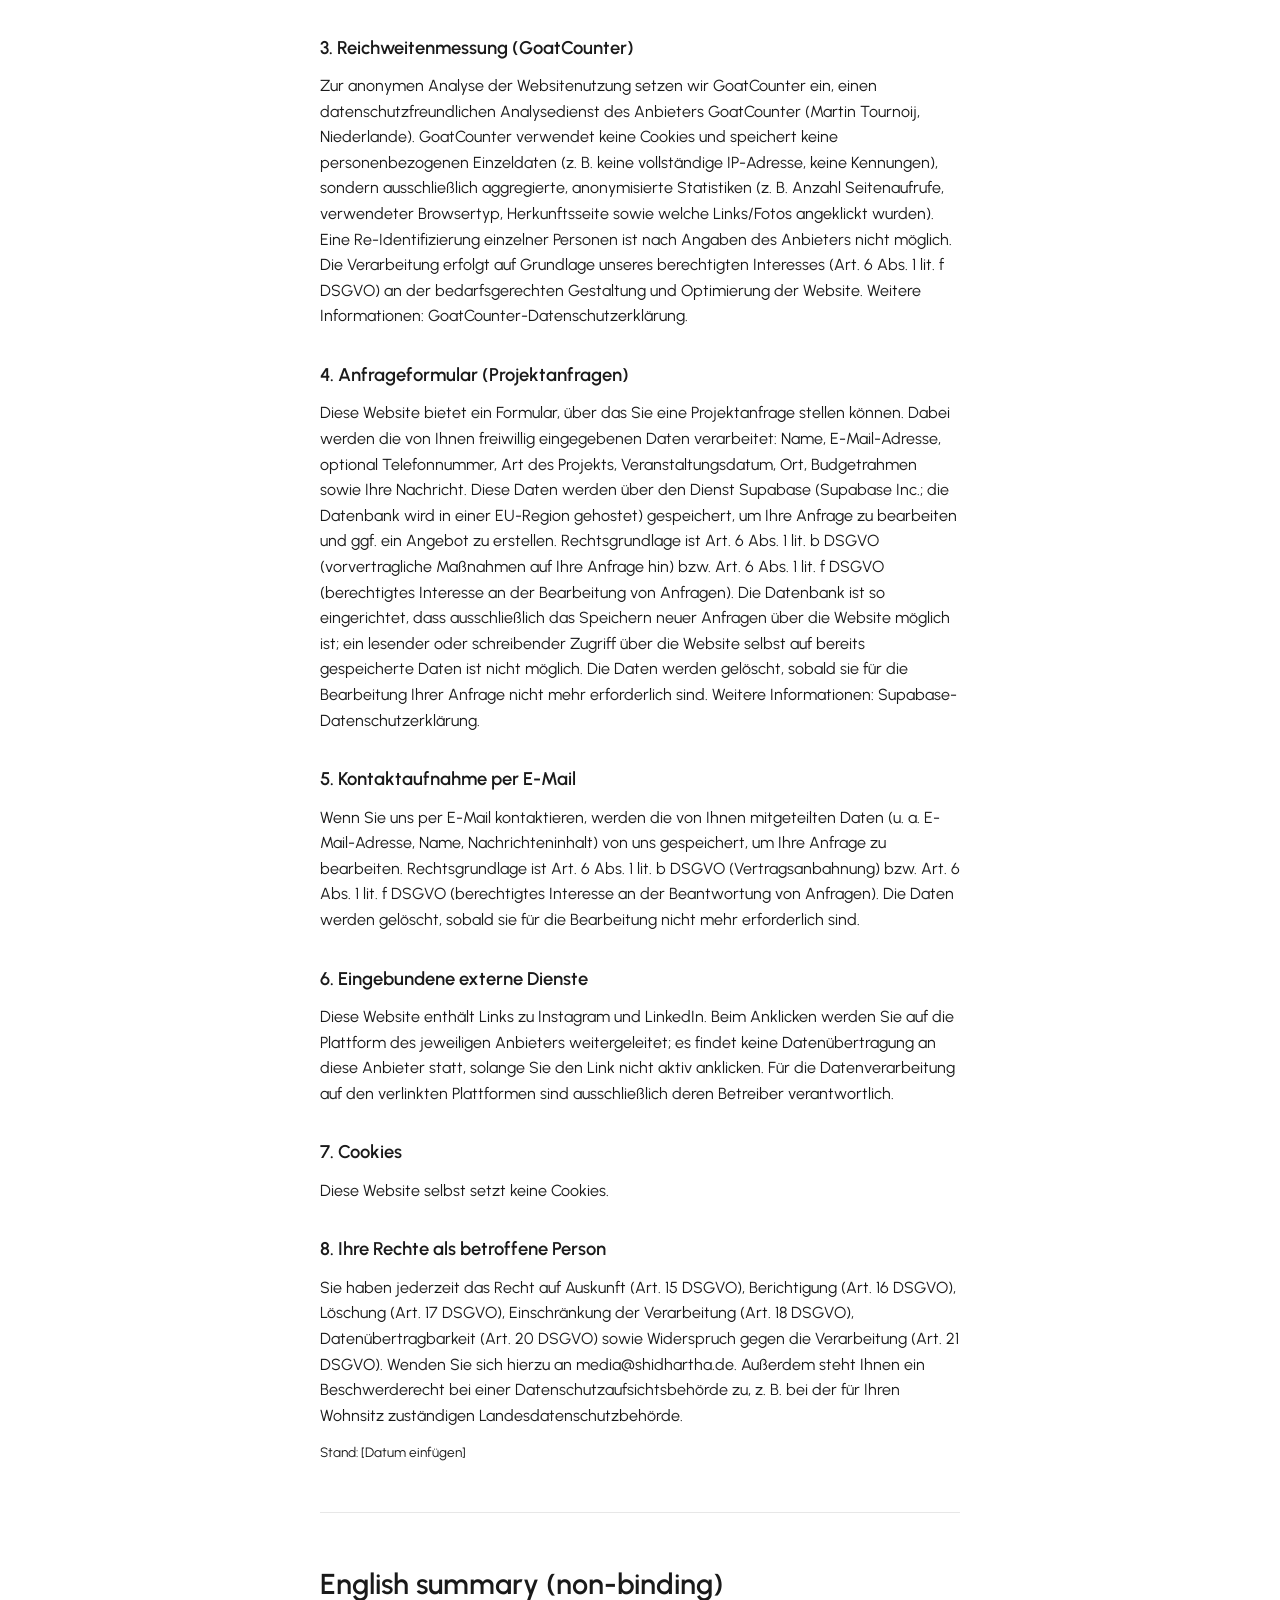
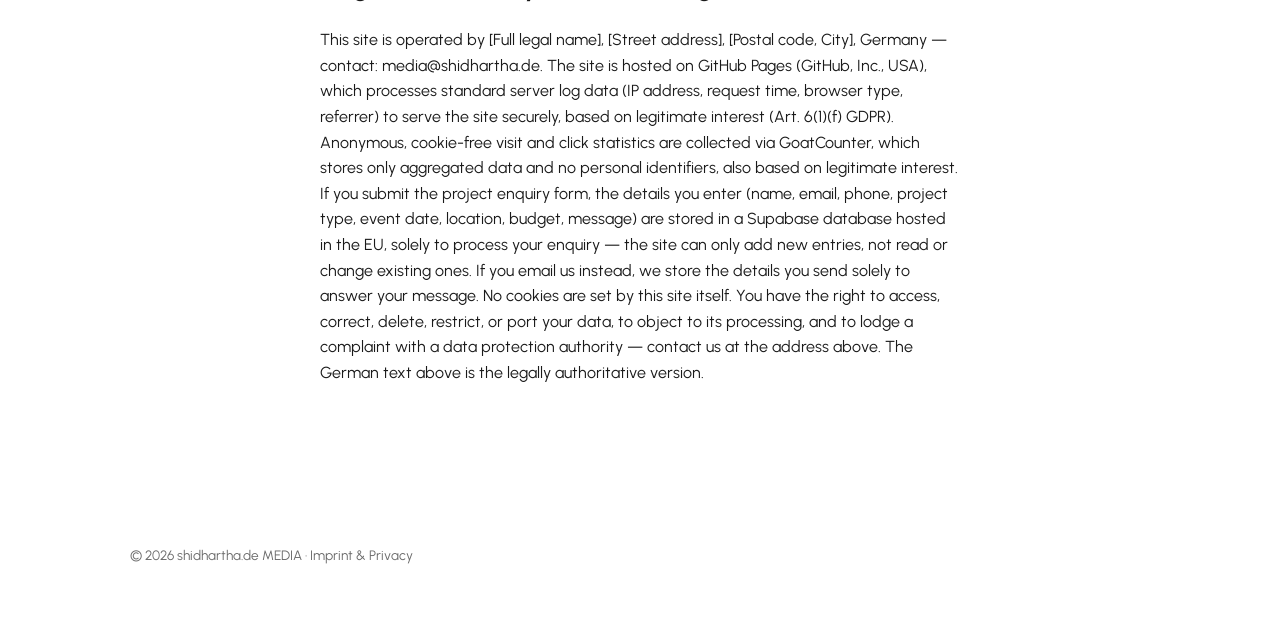
==== commit db92959a: "Updated with new logos and brand kit" ====
--- a/imprint.html
+++ b/imprint.html
@@ -3,18 +3,24 @@
 <head>
 <meta charset="UTF-8">
 <meta name="viewport" content="width=device-width, initial-scale=1.0">
-<title>Impressum & Datenschutz — Shidhartha De</title>
+<title>Impressum & Datenschutz — shidhartha.de MEDIA</title>
 <meta name="description" content="Impressum und Datenschutzerklärung.">
 <meta name="robots" content="noindex">
-<link rel="icon" type="image/x-icon" href="favicon.ico">
-<link rel="icon" type="image/png" sizes="32x32" href="favicon-32.png">
-<link rel="apple-touch-icon" sizes="180x180" href="apple-touch-icon.png">
+<link rel="icon" type="image/svg+xml" href="favicon_dark-box.svg" media="(prefers-color-scheme: light)">
+<link rel="icon" type="image/svg+xml" href="favicon_white-box.svg" media="(prefers-color-scheme: dark)">
+<link rel="icon" type="image/png" sizes="32x32" href="favicon_dark-box_32.png" media="(prefers-color-scheme: light)">
+<link rel="icon" type="image/png" sizes="32x32" href="favicon_white-box_32.png" media="(prefers-color-scheme: dark)">
+<link rel="icon" href="favicon.ico" sizes="48x48">
+<link rel="apple-touch-icon" sizes="180x180" href="favicon_dark-box_180.png">
+<link rel="preconnect" href="https://fonts.googleapis.com">
+<link rel="preconnect" href="https://fonts.gstatic.com" crossorigin>
+<link href="https://fonts.googleapis.com/css2?family=Urbanist:wght@400;500;600;700&display=swap" rel="stylesheet">
 <link rel="stylesheet" href="styles.css">
 </head>
 <body>
 
   <header class="site-header">
-    <a href="index.html#top" class="logo">Shidhartha De</a>
+    <a href="index.html#top" class="logo"><img src="brand/logo_wordmark.svg" alt="shidhartha.de MEDIA" class="logo-img"></a>
     <nav class="nav">
       <a href="index.html#gallery">Gallery</a>
       <a href="index.html#about">About</a>
@@ -183,7 +189,7 @@
   </main>
 
   <footer class="site-footer">
-    <p>&copy; <span id="year"></span> Shidhartha De · <a href="imprint.html">Imprint &amp; Privacy</a></p>
+    <p>&copy; <span id="year"></span> shidhartha.de MEDIA · <a href="imprint.html">Imprint &amp; Privacy</a></p>
   </footer>
 
   <script src="script.js"></script>
--- a/styles.css
+++ b/styles.css
@@ -5,6 +5,7 @@
   --border: #e7e7e7;
   --placeholder: #f0f0f0;
   --placeholder-border: #d8d8d8;
+  --accent: #D40000;
   --max-width: 1100px;
 }
 
@@ -12,13 +13,25 @@
 
 body {
   margin: 0;
-  font-family: -apple-system, BlinkMacSystemFont, "Segoe UI", Helvetica, Arial, sans-serif;
+  font-family: "Urbanist", -apple-system, BlinkMacSystemFont, "Segoe UI", Helvetica, Arial, sans-serif;
   color: var(--text);
   background: var(--bg);
   line-height: 1.6;
 }
 
 a { color: inherit; text-decoration: none; }
+
+.visually-hidden {
+  position: absolute;
+  width: 1px;
+  height: 1px;
+  padding: 0;
+  margin: -1px;
+  overflow: hidden;
+  clip: rect(0, 0, 0, 0);
+  white-space: nowrap;
+  border: 0;
+}
 
 .site-header {
   display: flex;
@@ -30,9 +43,14 @@
 }
 
 .logo {
-  font-weight: 600;
-  font-size: 1.05rem;
-  letter-spacing: 0.02em;
+  display: inline-flex;
+  align-items: center;
+}
+
+.logo-img {
+  height: 22px;
+  width: auto;
+  display: block;
 }
 
 .nav a {
@@ -41,7 +59,7 @@
   color: var(--muted);
 }
 
-.nav a:hover { color: var(--text); }
+.nav a:hover { color: var(--accent); }
 
 .hero {
   max-width: var(--max-width);
@@ -108,8 +126,8 @@
 
 .filter-tab.active {
   color: #fff;
-  background: var(--text);
-  border-color: var(--text);
+  background: var(--accent);
+  border-color: var(--accent);
 }
 
 .filter-empty {
@@ -303,7 +321,7 @@
   display: inline-block;
   font-size: 1.3rem;
   font-weight: 500;
-  border-bottom: 1px solid var(--text);
+  border-bottom: 1px solid var(--accent);
   padding-bottom: 2px;
   margin-bottom: 24px;
 }
@@ -314,7 +332,7 @@
   font-size: 0.95rem;
 }
 
-.social-links a:hover { color: var(--text); }
+.social-links a:hover { color: var(--accent); }
 
 .enquiry-block {
   margin-top: 48px;
@@ -384,7 +402,7 @@
   font-size: 0.95rem;
   font-weight: 600;
   color: #fff;
-  background: var(--text);
+  background: var(--accent);
   border: none;
   border-radius: 4px;
   padding: 12px 24px;
@@ -426,7 +444,6 @@
   .site-header { flex-direction: column; align-items: flex-start; gap: 12px; padding: 24px; }
   .nav a { margin-left: 0; margin-right: 20px; }
   .hero { padding: 48px 24px 40px; }
-  .hero h1 { font-size: 2.2rem; }
   .gallery-section, .about-section, .contact-section { padding: 40px 24px; }
   .gallery-grid { column-width: 140px; column-gap: 12px; }
   .gallery-item { margin-bottom: 12px; }
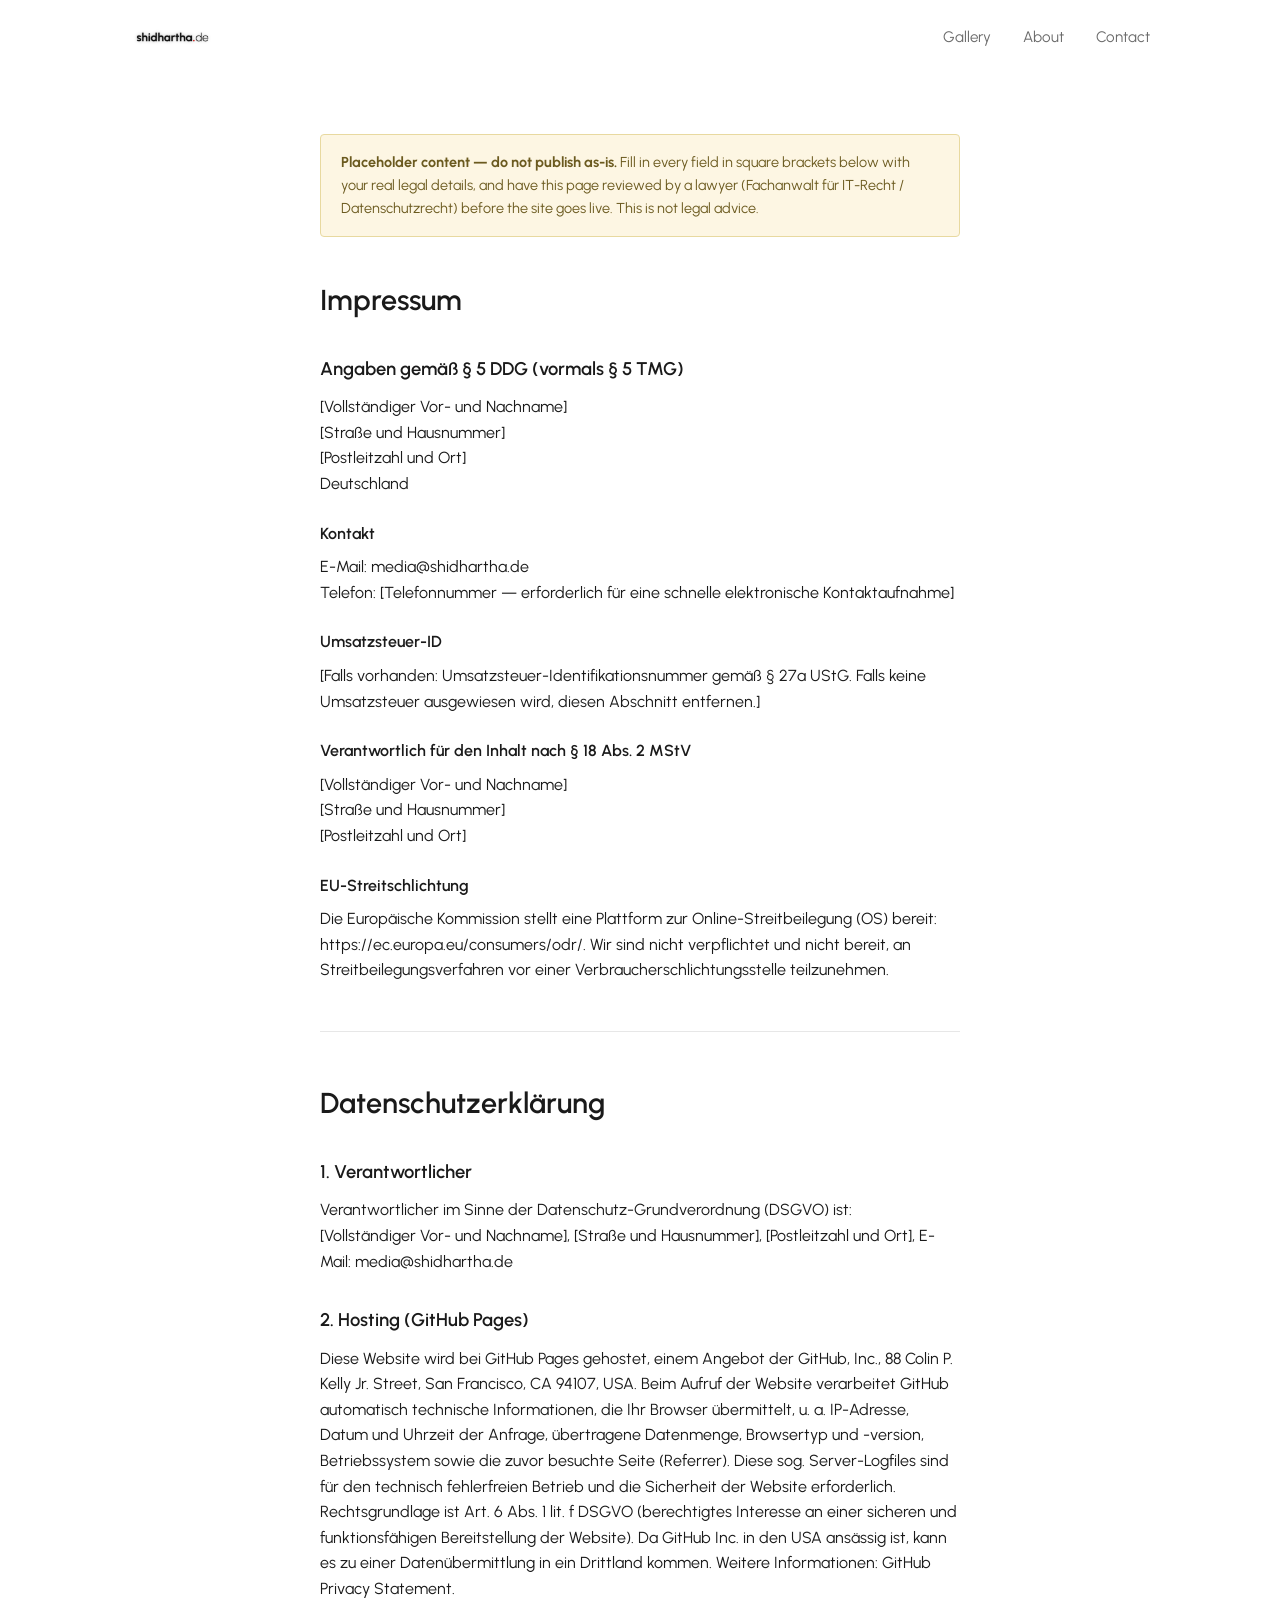
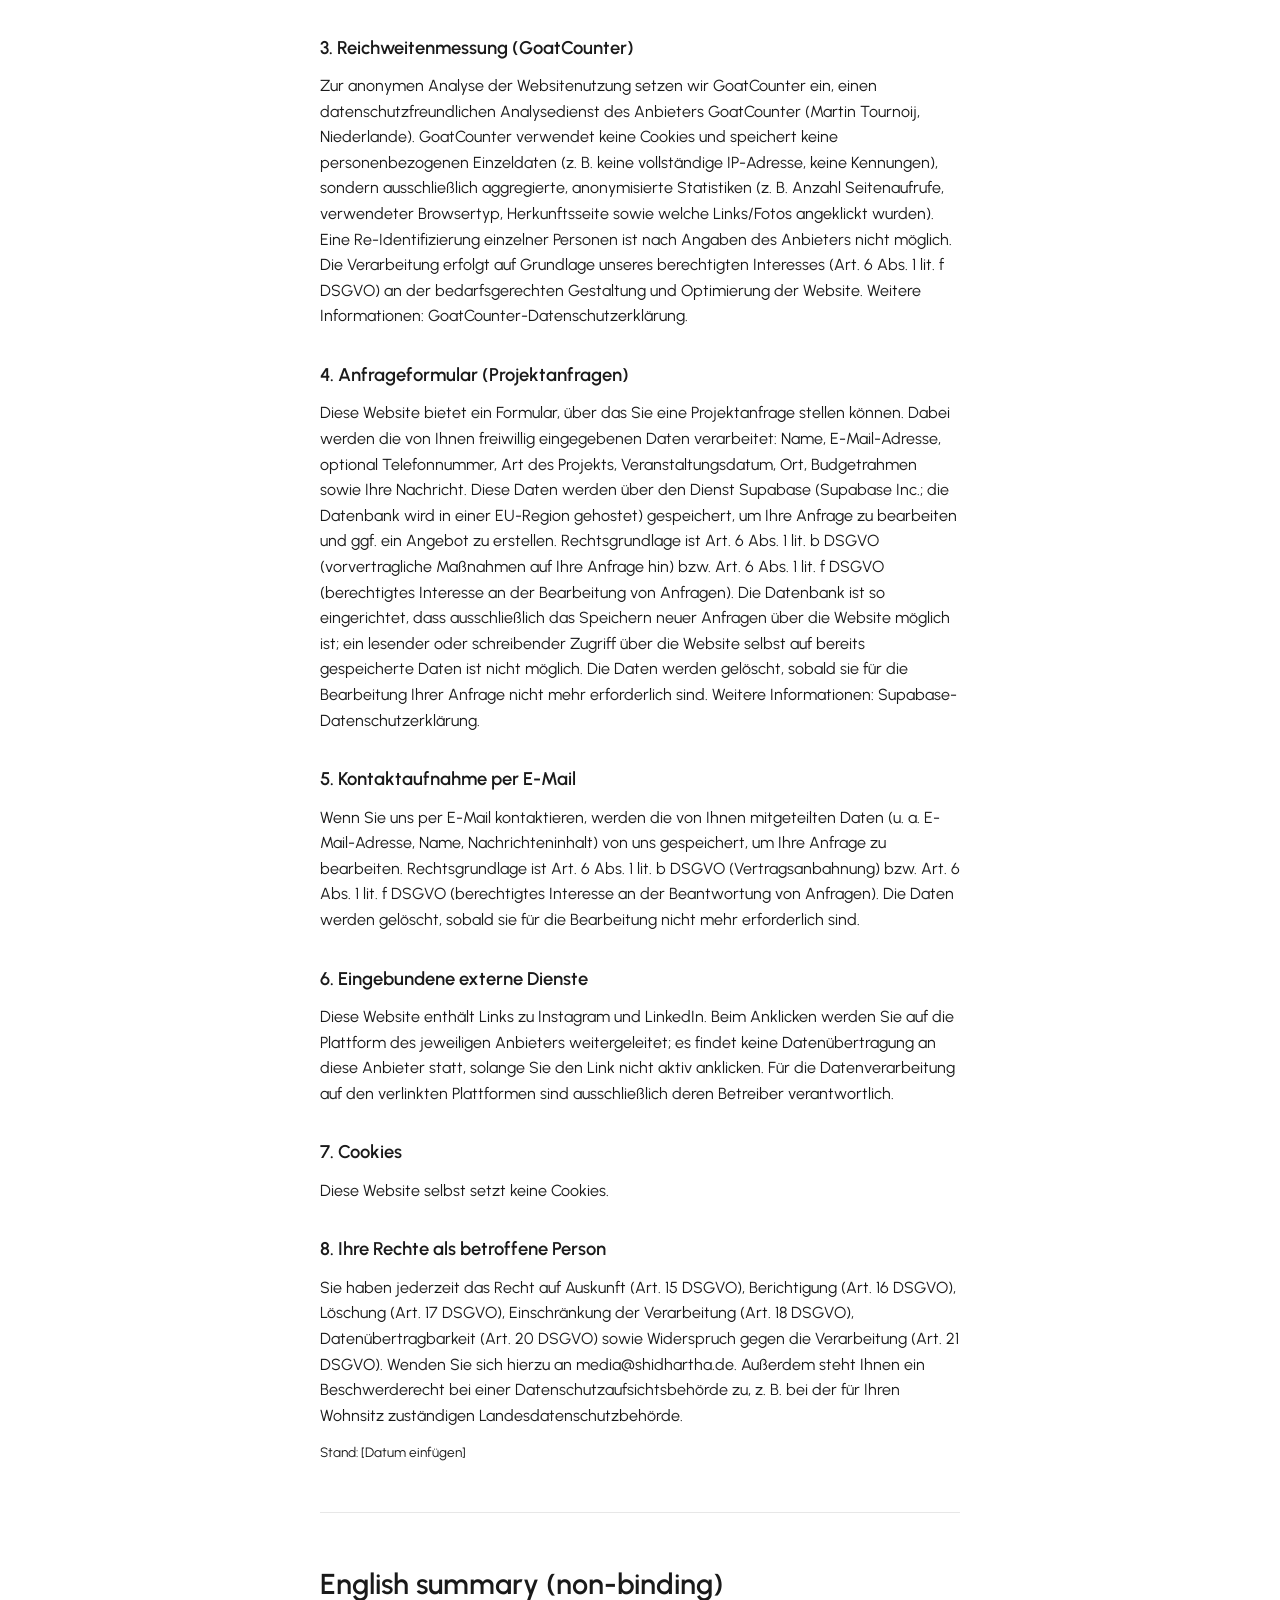
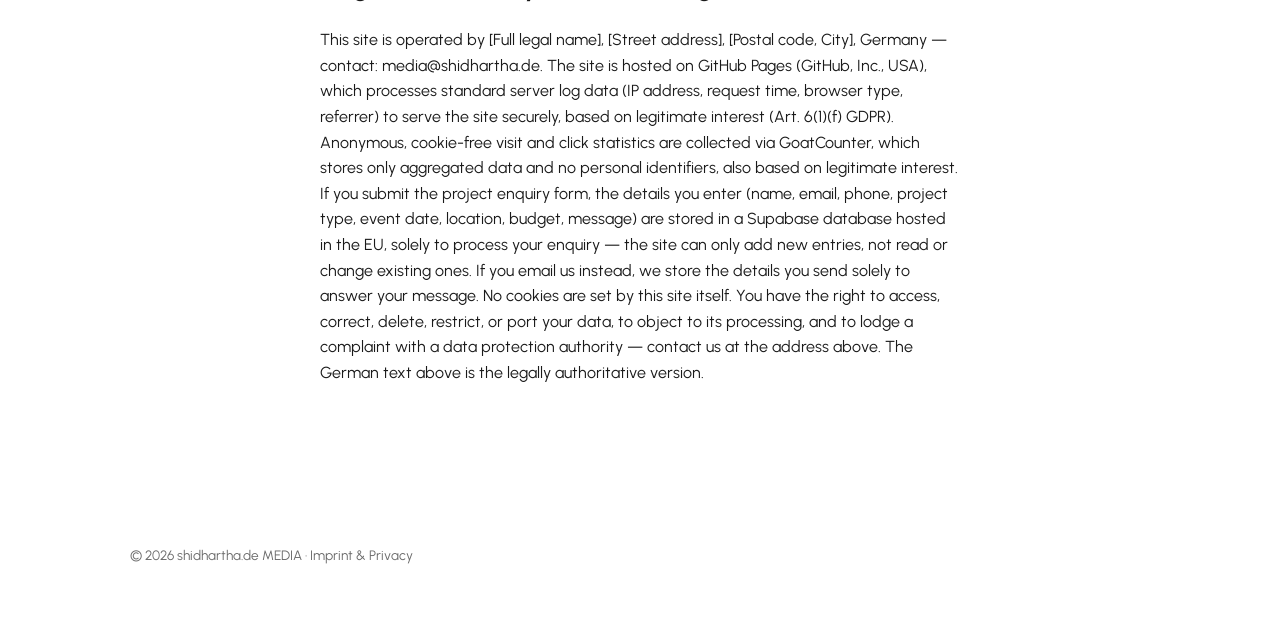
==== commit 9fc0845e: "Updated logo" ====
--- a/imprint.html
+++ b/imprint.html
@@ -6,12 +6,8 @@
 <title>Impressum & Datenschutz — shidhartha.de MEDIA</title>
 <meta name="description" content="Impressum und Datenschutzerklärung.">
 <meta name="robots" content="noindex">
-<link rel="icon" type="image/svg+xml" href="favicon_dark-box.svg" media="(prefers-color-scheme: light)">
-<link rel="icon" type="image/svg+xml" href="favicon_white-box.svg" media="(prefers-color-scheme: dark)">
-<link rel="icon" type="image/png" sizes="32x32" href="favicon_dark-box_32.png" media="(prefers-color-scheme: light)">
-<link rel="icon" type="image/png" sizes="32x32" href="favicon_white-box_32.png" media="(prefers-color-scheme: dark)">
-<link rel="icon" href="favicon.ico" sizes="48x48">
-<link rel="apple-touch-icon" sizes="180x180" href="favicon_dark-box_180.png">
+<link rel="icon" type="image/png" sizes="180x180" href="favicon_white-box_180.png">
+<link rel="apple-touch-icon" sizes="180x180" href="favicon_white-box_180.png">
 <link rel="preconnect" href="https://fonts.googleapis.com">
 <link rel="preconnect" href="https://fonts.gstatic.com" crossorigin>
 <link href="https://fonts.googleapis.com/css2?family=Urbanist:wght@400;500;600;700&display=swap" rel="stylesheet">
@@ -20,7 +16,7 @@
 <body>
 
   <header class="site-header">
-    <a href="index.html#top" class="logo"><img src="brand/logo_wordmark.svg" alt="shidhartha.de MEDIA" class="logo-img"></a>
+    <a href="index.html#top" class="logo"><img src="brand/logo_mist-wordmark.png" alt="shidhartha.de MEDIA" class="logo-img"></a>
     <nav class="nav">
       <a href="index.html#gallery">Gallery</a>
       <a href="index.html#about">About</a>
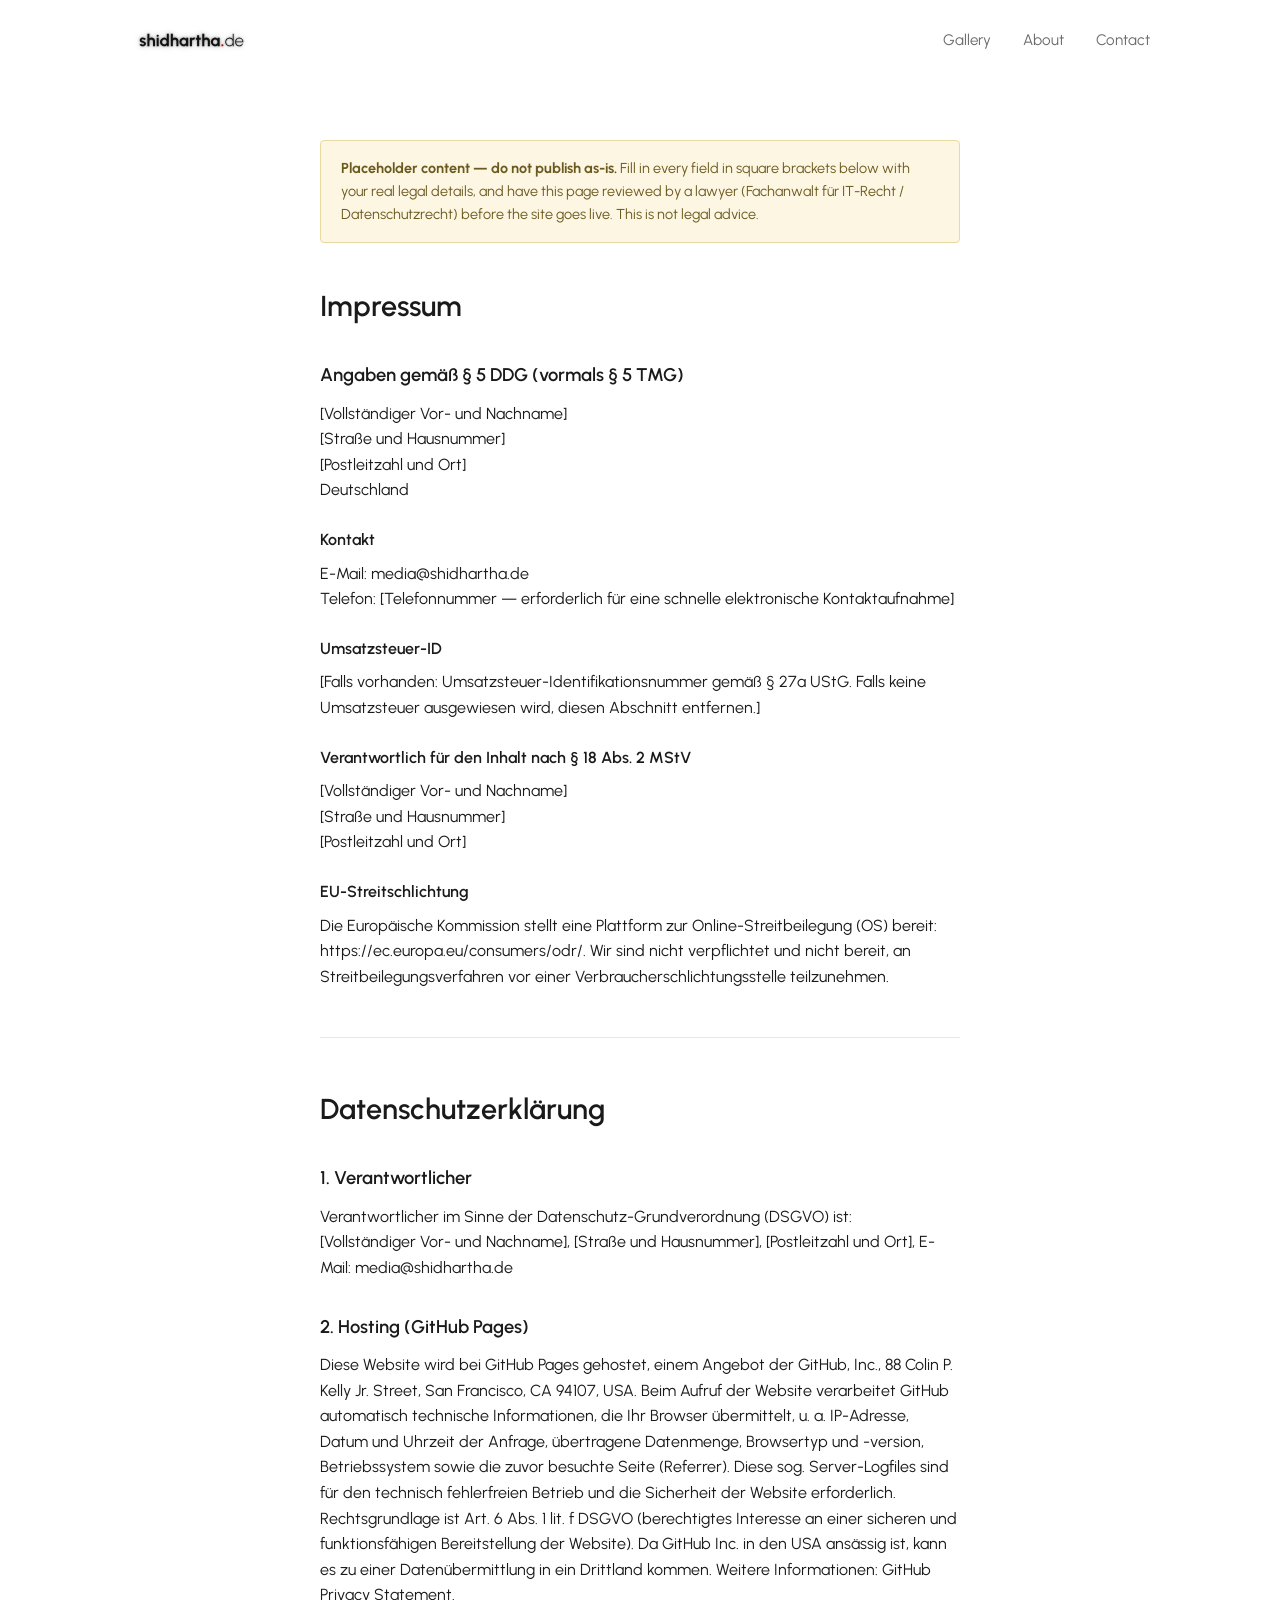
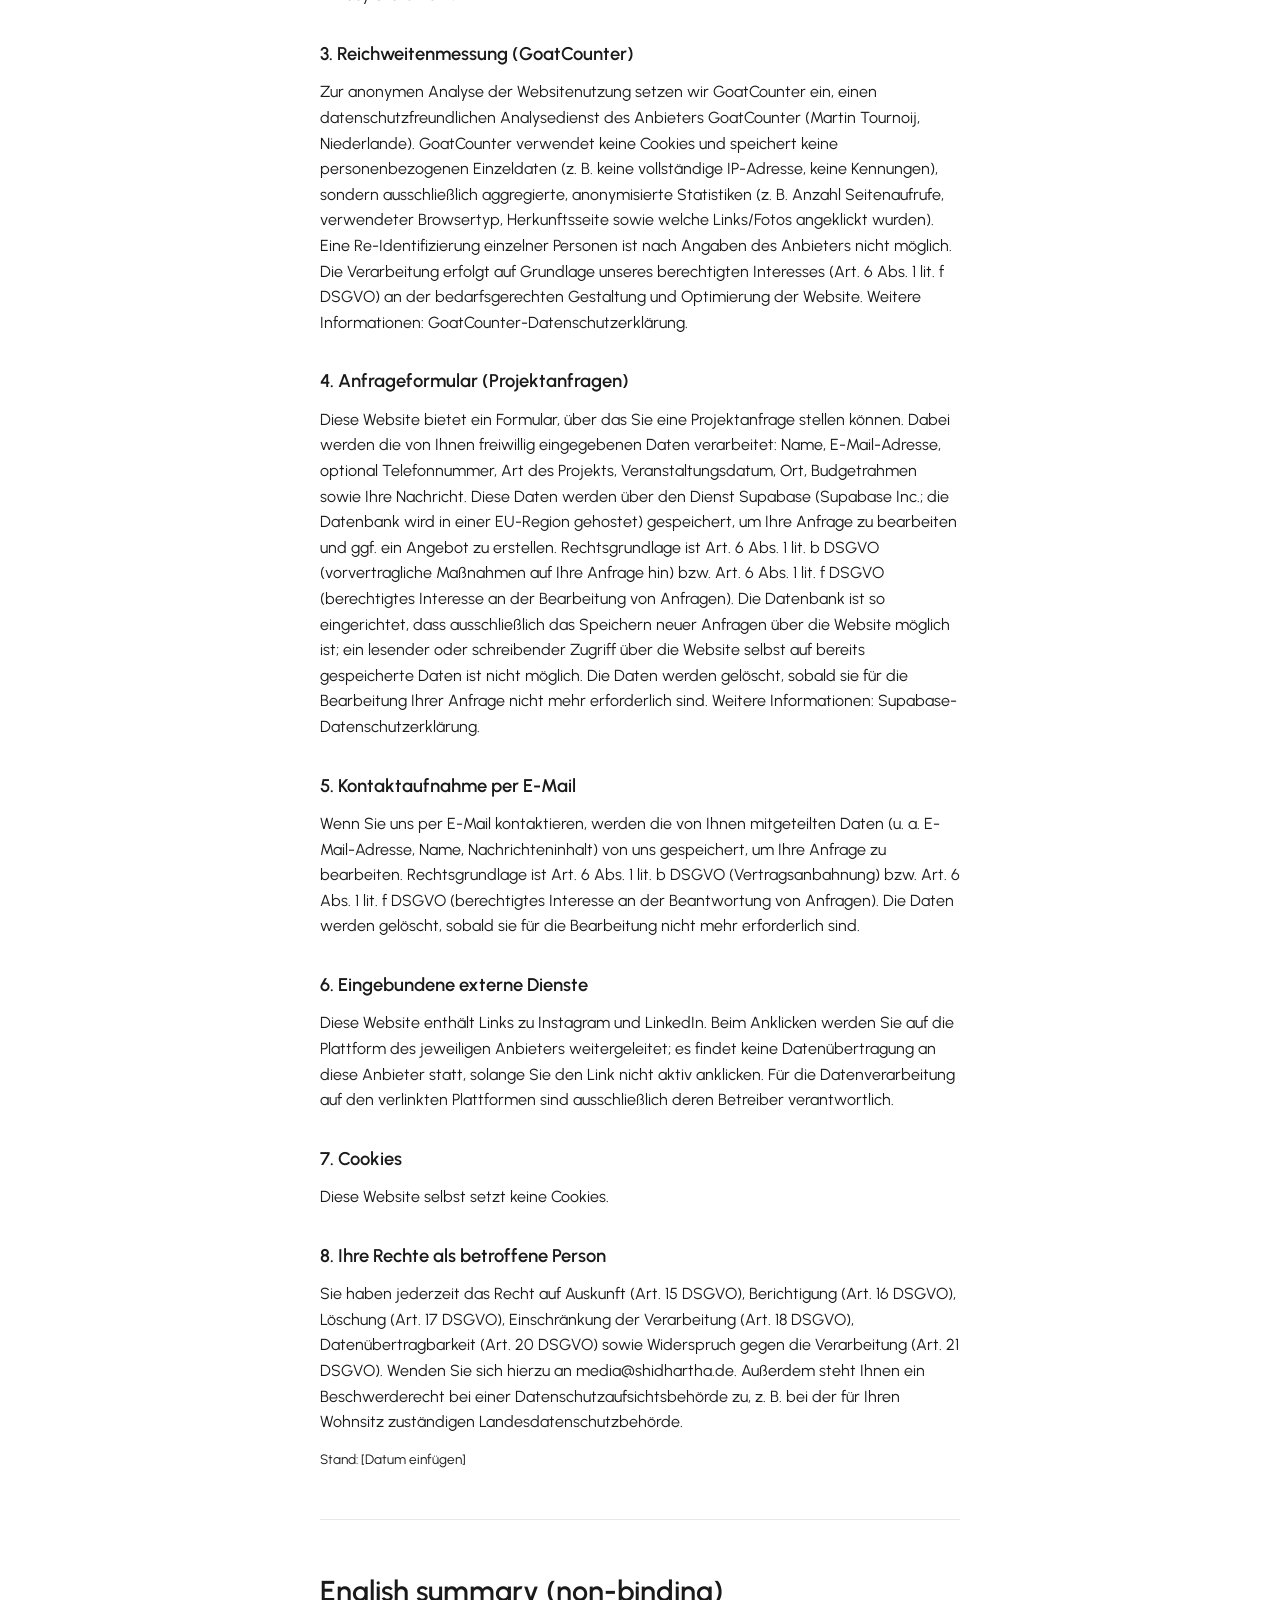
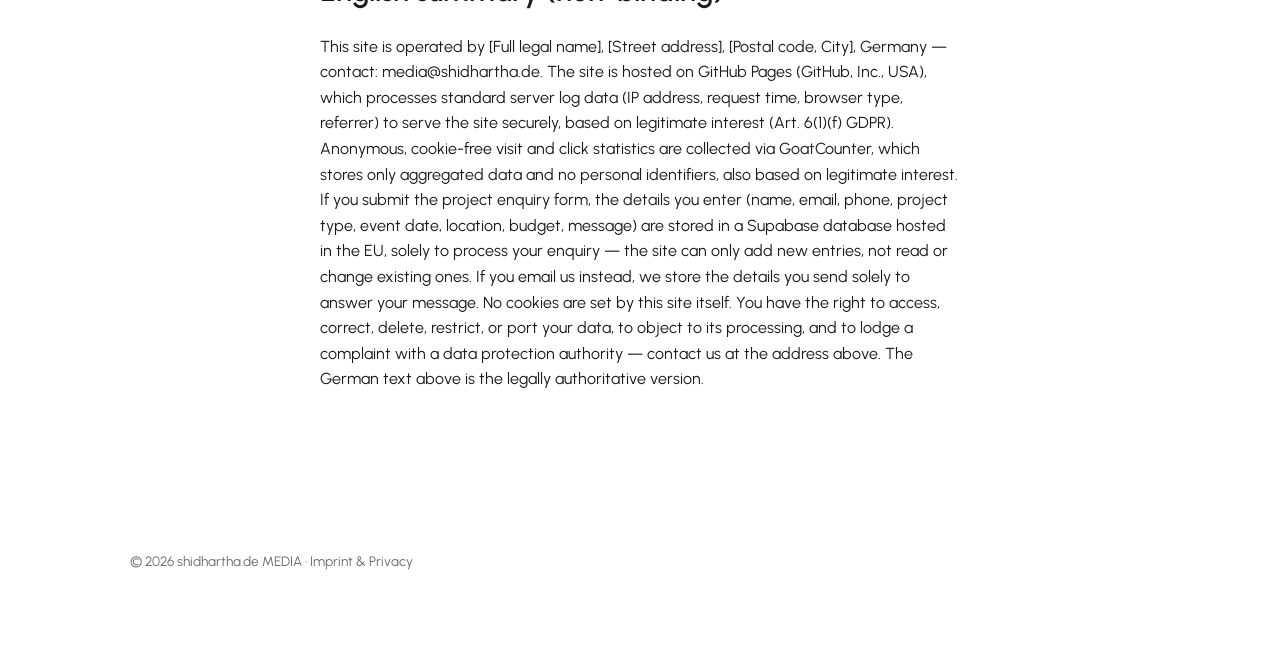
==== commit baa0fbaf: "Logo size updated" ====
--- a/imprint.html
+++ b/imprint.html
@@ -16,7 +16,7 @@
 <body>
 
   <header class="site-header">
-    <a href="index.html#top" class="logo"><img src="brand/logo_mist-wordmark.png" alt="shidhartha.de MEDIA" class="logo-img"></a>
+    <a href="index.html#top" class="logo"><img src="brand/logo_mist-wordmark.svg" alt="shidhartha.de MEDIA" class="logo-img"></a>
     <nav class="nav">
       <a href="index.html#gallery">Gallery</a>
       <a href="index.html#about">About</a>
--- a/styles.css
+++ b/styles.css
@@ -48,7 +48,7 @@
 }
 
 .logo-img {
-  height: 22px;
+  height: 32px;
   width: auto;
   display: block;
 }
